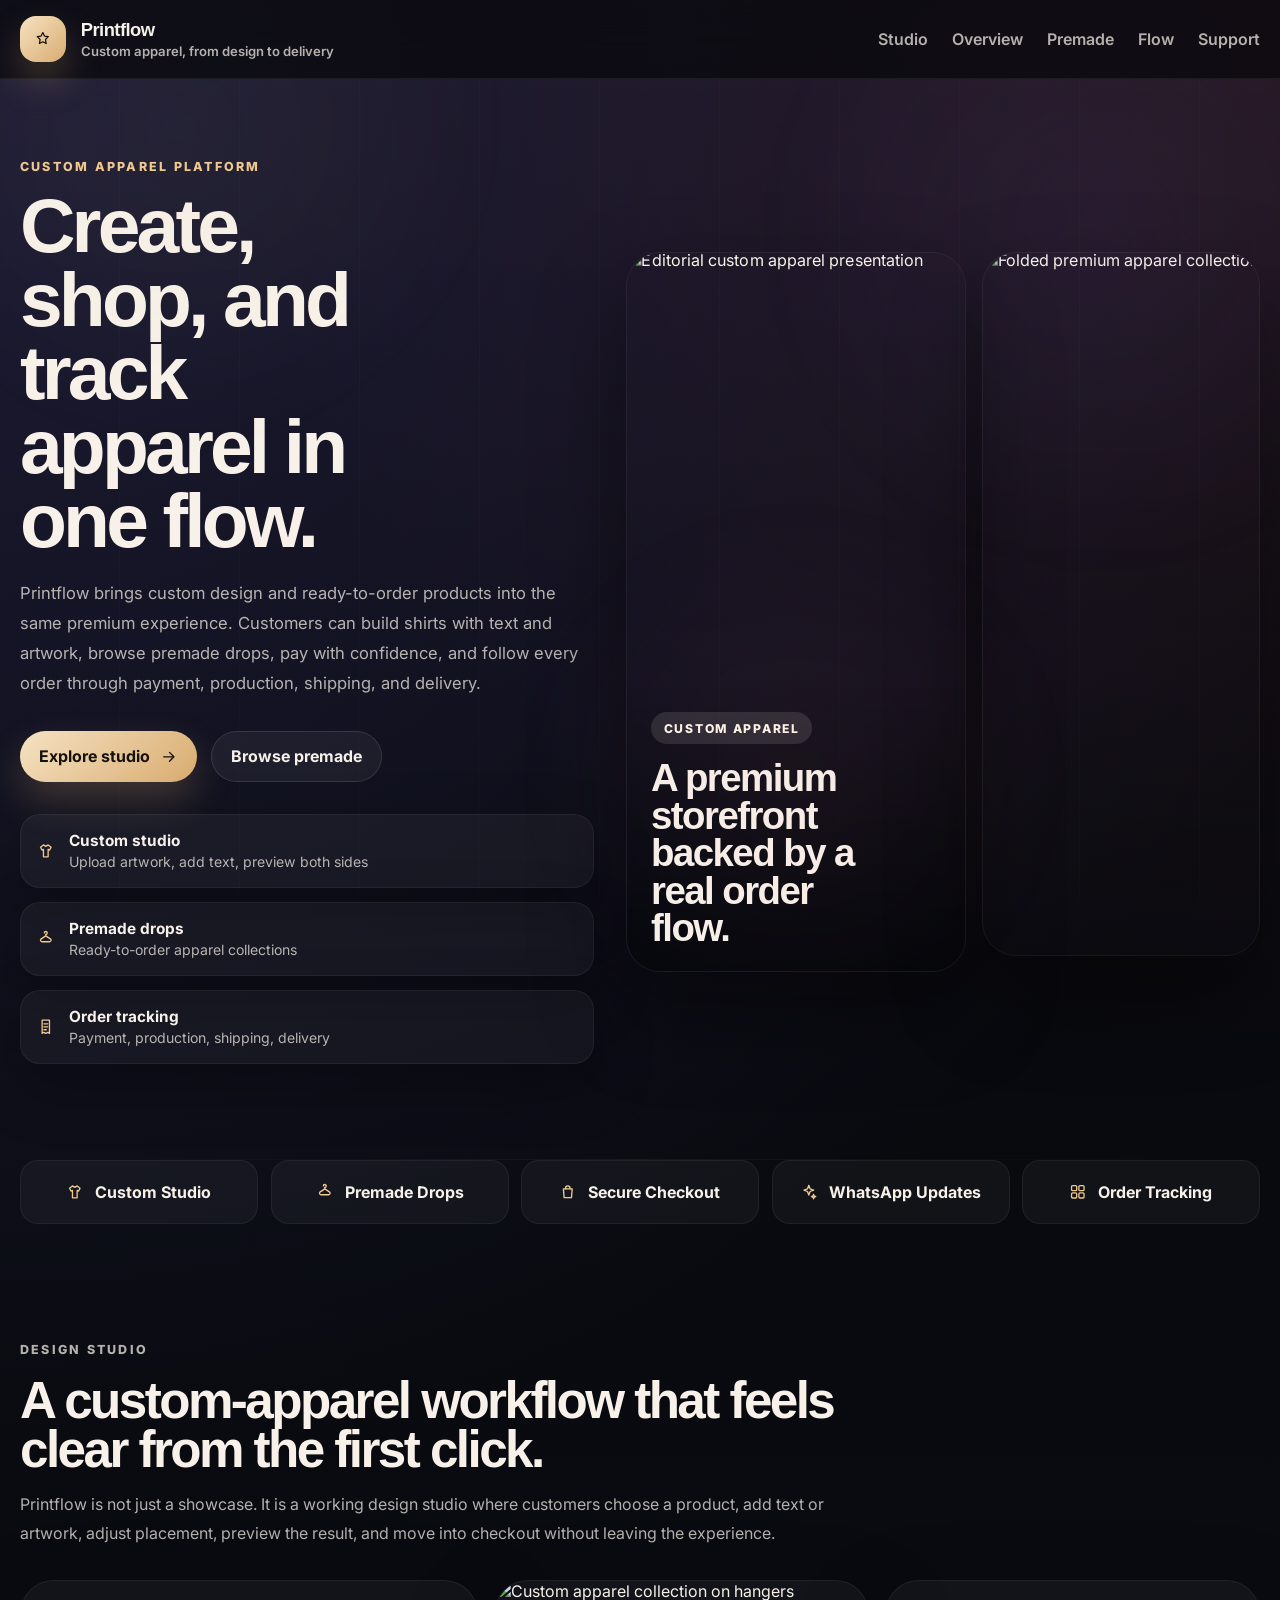
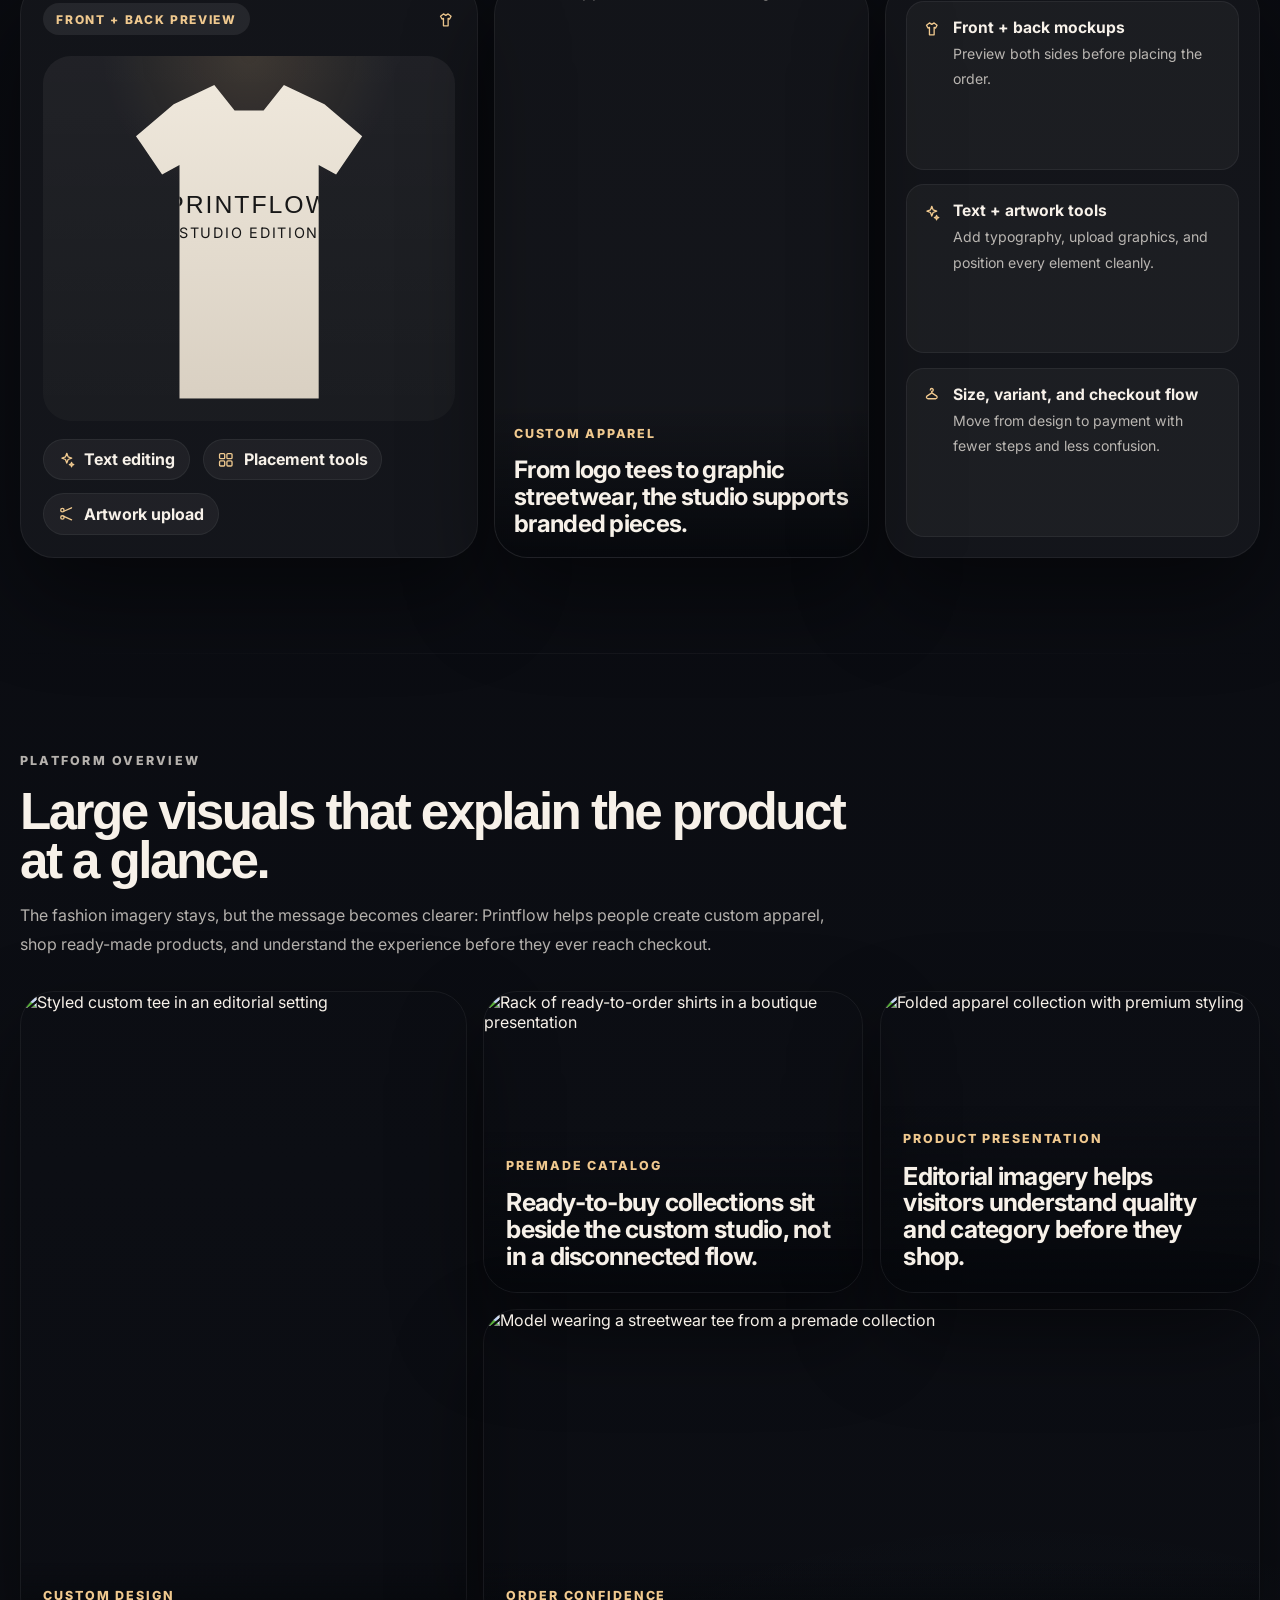
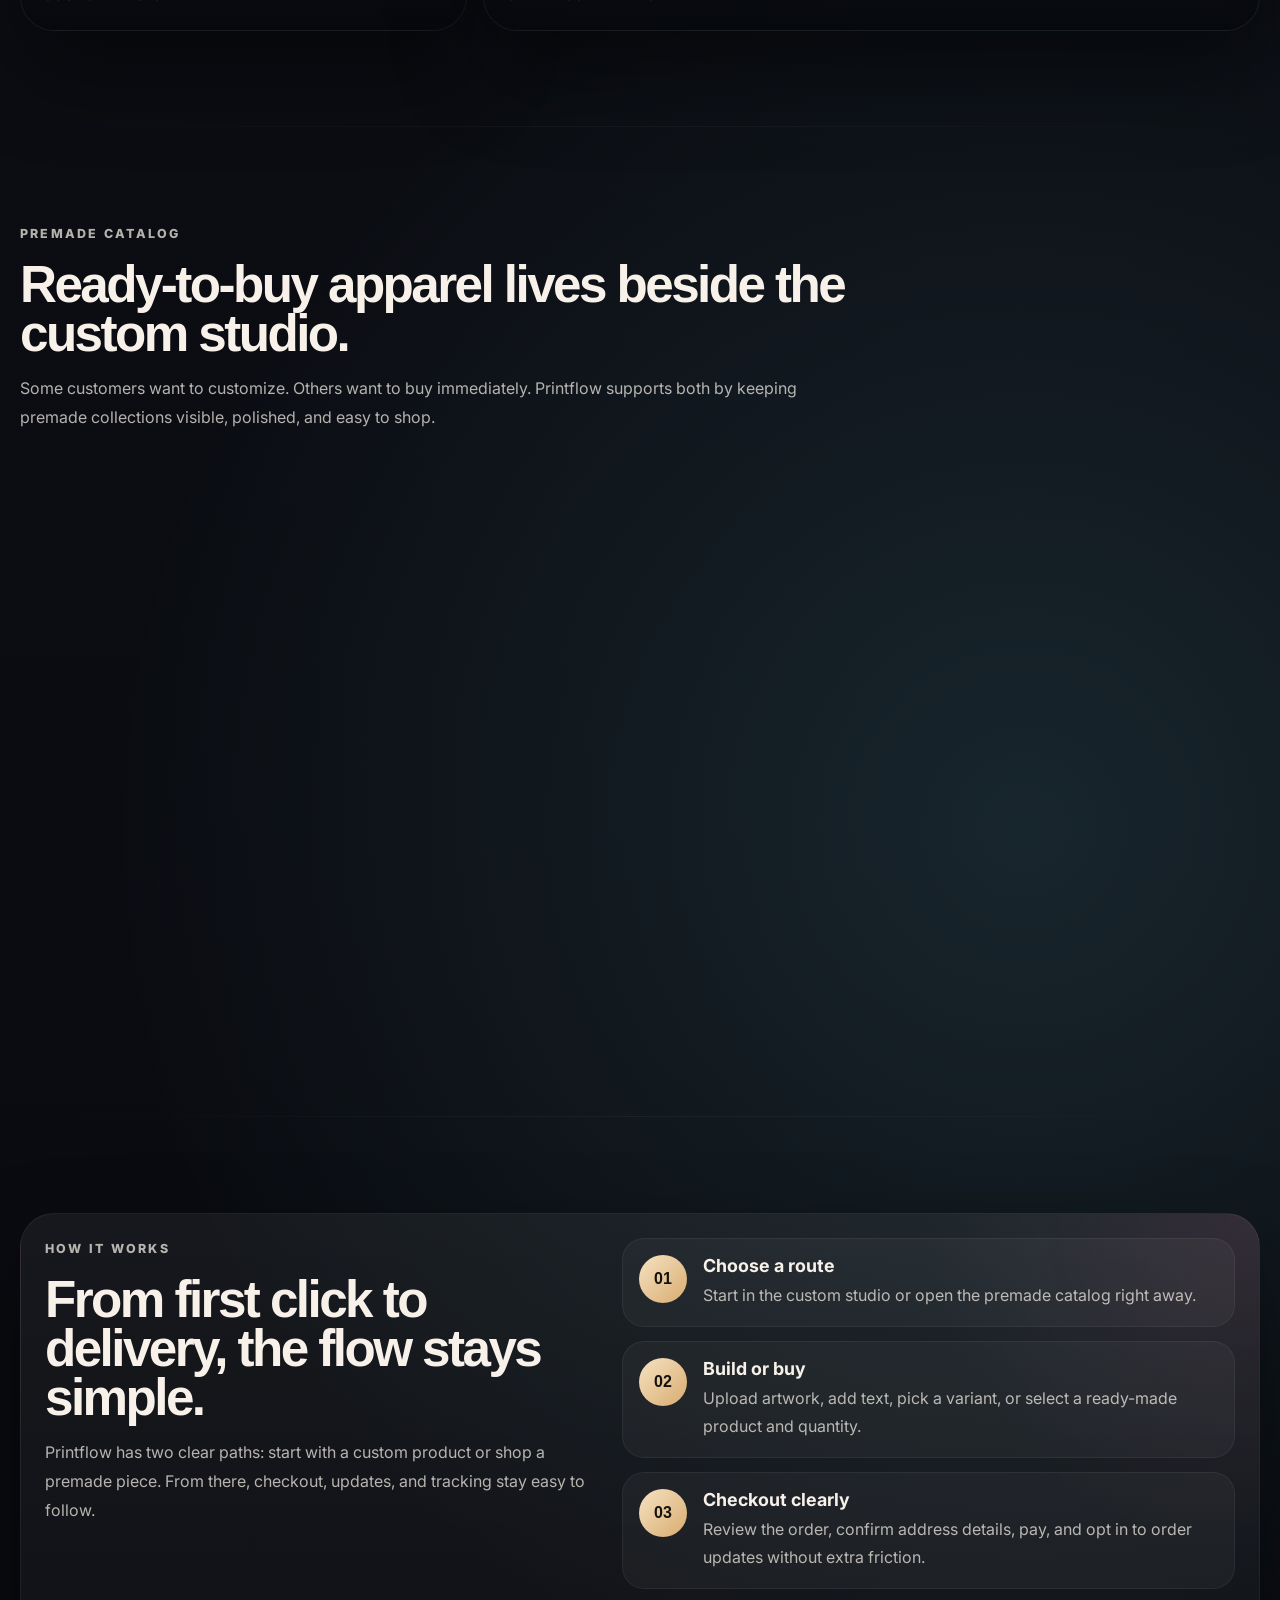
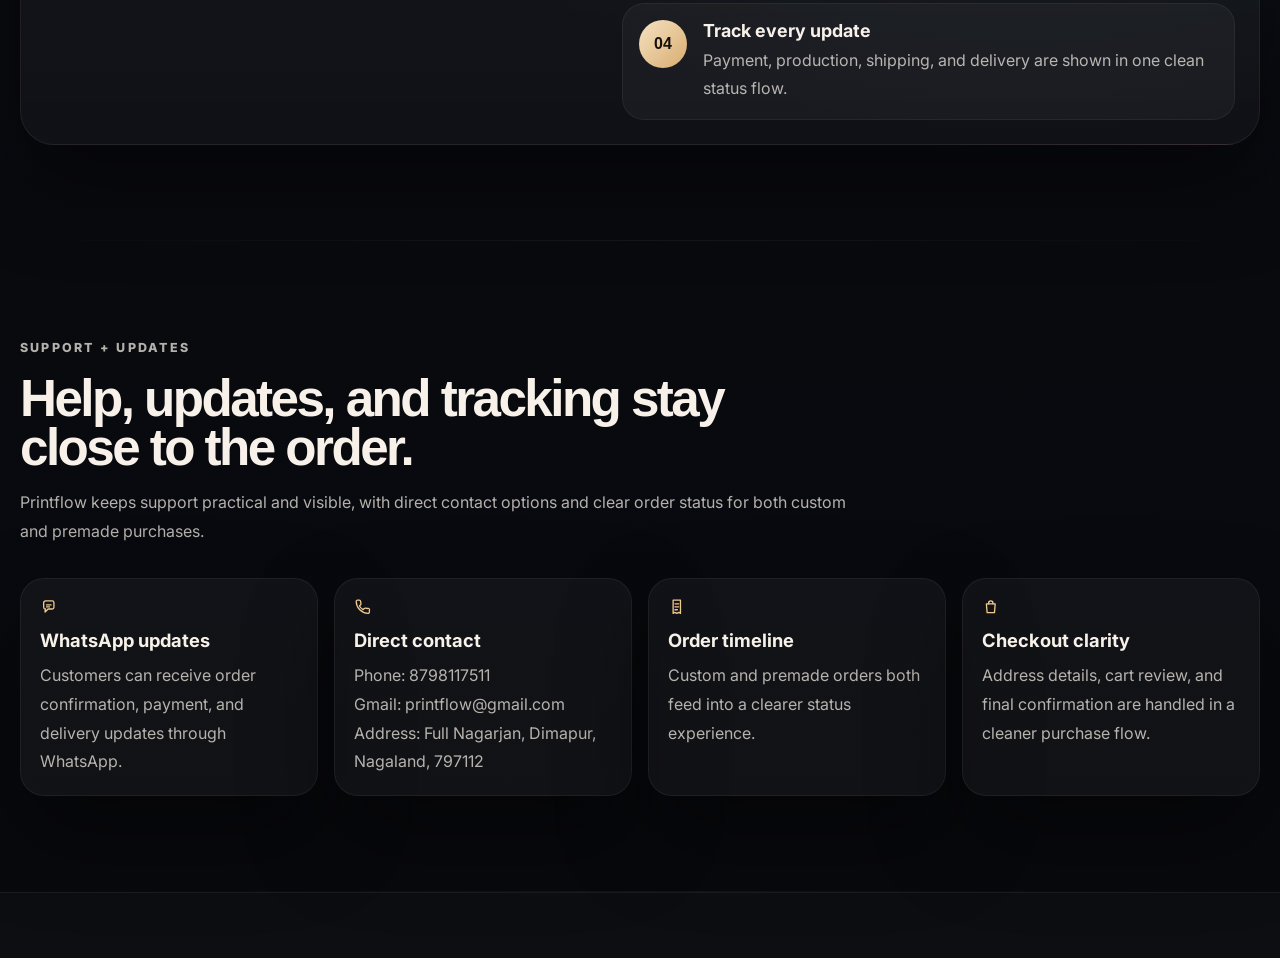
==== index.html @ d83a26b2 "first commit" ====
<!doctype html>
<html lang="en">
  <head>
    <meta charset="UTF-8" />
    <meta name="viewport" content="width=device-width, initial-scale=1.0" />
    <title>Printflow | Custom Apparel Studio and Premade Store</title>
    <meta
      name="description"
      content="Printflow lets customers design custom apparel, shop premade drops, check out cleanly, and track every order from payment to delivery."
    />
    <link rel="preconnect" href="https://fonts.googleapis.com" />
    <link rel="preconnect" href="https://fonts.gstatic.com" crossorigin />
    <link
      href="https://fonts.googleapis.com/css2?family=Inter:wght@400;500;600;700;800&family=Clash+Display:wght@500;600;700&display=swap"
      rel="stylesheet"
    />
    <link rel="stylesheet" href="styles.css" />
  </head>
  <body>
    <svg class="icon-sprite" aria-hidden="true" focusable="false">
      <symbol id="icon-star" viewBox="0 0 24 24">
        <path
          d="M12 3.5l2.3 4.8 5.2.8-3.8 3.9.9 5.5L12 16.1 7.4 18.5l.9-5.5L4.5 9.1l5.2-.8L12 3.5Z"
          fill="none"
          stroke="currentColor"
          stroke-linejoin="round"
          stroke-width="1.7"
        ></path>
      </symbol>

      <symbol id="icon-arrow" viewBox="0 0 24 24">
        <path
          d="M5 12h13"
          fill="none"
          stroke="currentColor"
          stroke-linecap="round"
          stroke-width="1.8"
        ></path>
        <path
          d="m13 6 6 6-6 6"
          fill="none"
          stroke="currentColor"
          stroke-linecap="round"
          stroke-linejoin="round"
          stroke-width="1.8"
        ></path>
      </symbol>

      <symbol id="icon-shirt" viewBox="0 0 24 24">
        <path
          d="m8.8 4 3.2 2 3.2-2 4 3.2-2 3.8-2-1v10.2H8.8V10l-2 1-2-3.8L8.8 4Z"
          fill="none"
          stroke="currentColor"
          stroke-linecap="round"
          stroke-linejoin="round"
          stroke-width="1.8"
        ></path>
      </symbol>

      <symbol id="icon-hanger" viewBox="0 0 24 24">
        <path
          d="M12 6a2 2 0 1 0-2-2"
          fill="none"
          stroke="currentColor"
          stroke-linecap="round"
          stroke-linejoin="round"
          stroke-width="1.8"
        ></path>
        <path
          d="M12 6v2l6.7 4.4A2.2 2.2 0 0 1 17.5 16h-11a2.2 2.2 0 0 1-1.2-3.6L12 8"
          fill="none"
          stroke="currentColor"
          stroke-linecap="round"
          stroke-linejoin="round"
          stroke-width="1.8"
        ></path>
      </symbol>

      <symbol id="icon-scissors" viewBox="0 0 24 24">
        <circle
          cx="6"
          cy="7"
          r="2.3"
          fill="none"
          stroke="currentColor"
          stroke-width="1.8"
        ></circle>
        <circle
          cx="6"
          cy="17"
          r="2.3"
          fill="none"
          stroke="currentColor"
          stroke-width="1.8"
        ></circle>
        <path
          d="M8 8.5 18.5 3.8"
          fill="none"
          stroke="currentColor"
          stroke-linecap="round"
          stroke-width="1.8"
        ></path>
        <path
          d="M8 15.5 18.5 20.2"
          fill="none"
          stroke="currentColor"
          stroke-linecap="round"
          stroke-width="1.8"
        ></path>
      </symbol>

      <symbol id="icon-spark" viewBox="0 0 24 24">
        <path
          d="M12 3.2 13.8 8l4.8 1.8-4.8 1.8L12 16.4l-1.8-4.8L5.4 9.8 10.2 8 12 3.2Z"
          fill="none"
          stroke="currentColor"
          stroke-linejoin="round"
          stroke-width="1.8"
        ></path>
        <path
          d="M18.5 15.5 19.3 17.7l2.2.8-2.2.8-.8 2.2-.8-2.2-2.2-.8 2.2-.8.8-2.2Z"
          fill="none"
          stroke="currentColor"
          stroke-linejoin="round"
          stroke-width="1.8"
        ></path>
      </symbol>

      <symbol id="icon-bag" viewBox="0 0 24 24">
        <path
          d="M6 8h12l-1 12H7L6 8Z"
          fill="none"
          stroke="currentColor"
          stroke-linecap="round"
          stroke-linejoin="round"
          stroke-width="1.8"
        ></path>
        <path
          d="M9 8V7a3 3 0 0 1 6 0v1"
          fill="none"
          stroke="currentColor"
          stroke-linecap="round"
          stroke-linejoin="round"
          stroke-width="1.8"
        ></path>
      </symbol>

      <symbol id="icon-grid" viewBox="0 0 24 24">
        <rect
          x="3.5"
          y="3.5"
          width="7"
          height="7"
          rx="1.4"
          fill="none"
          stroke="currentColor"
          stroke-width="1.8"
        ></rect>
        <rect
          x="13.5"
          y="3.5"
          width="7"
          height="7"
          rx="1.4"
          fill="none"
          stroke="currentColor"
          stroke-width="1.8"
        ></rect>
        <rect
          x="3.5"
          y="13.5"
          width="7"
          height="7"
          rx="1.4"
          fill="none"
          stroke="currentColor"
          stroke-width="1.8"
        ></rect>
        <rect
          x="13.5"
          y="13.5"
          width="7"
          height="7"
          rx="1.4"
          fill="none"
          stroke="currentColor"
          stroke-width="1.8"
        ></rect>
      </symbol>

      <symbol id="icon-receipt" viewBox="0 0 24 24">
        <path
          d="M7 3h10v18l-2.2-1.5L12 21l-2.8-1.5L7 21V3Z"
          fill="none"
          stroke="currentColor"
          stroke-linecap="round"
          stroke-linejoin="round"
          stroke-width="1.8"
        ></path>
        <path
          d="M9.5 8h5"
          fill="none"
          stroke="currentColor"
          stroke-linecap="round"
          stroke-width="1.8"
        ></path>
        <path
          d="M9.5 12h5"
          fill="none"
          stroke="currentColor"
          stroke-linecap="round"
          stroke-width="1.8"
        ></path>
        <path
          d="M9.5 16h3.2"
          fill="none"
          stroke="currentColor"
          stroke-linecap="round"
          stroke-width="1.8"
        ></path>
      </symbol>

      <symbol id="icon-chat" viewBox="0 0 24 24">
        <path
          d="M5 6.5A2.5 2.5 0 0 1 7.5 4h9A2.5 2.5 0 0 1 19 6.5v6A2.5 2.5 0 0 1 16.5 15H11l-4 4v-4H7.5A2.5 2.5 0 0 1 5 12.5v-6Z"
          fill="none"
          stroke="currentColor"
          stroke-linecap="round"
          stroke-linejoin="round"
          stroke-width="1.8"
        ></path>
        <path
          d="M9 9.4h6"
          fill="none"
          stroke="currentColor"
          stroke-linecap="round"
          stroke-width="1.8"
        ></path>
        <path
          d="M9 12.2h3.8"
          fill="none"
          stroke="currentColor"
          stroke-linecap="round"
          stroke-width="1.8"
        ></path>
      </symbol>

      <symbol id="icon-phone" viewBox="0 0 24 24">
        <path
          d="M21 16.8v2.4a1.8 1.8 0 0 1-2 1.8A16.6 16.6 0 0 1 3 5a1.8 1.8 0 0 1 1.8-2H7.2A1.8 1.8 0 0 1 9 4.5l.5 3.3a1.8 1.8 0 0 1-.5 1.5l-1.6 1.6a14 14 0 0 0 5 5l1.6-1.6a1.8 1.8 0 0 1 1.5-.5l3.3.5A1.8 1.8 0 0 1 21 16.8Z"
          fill="none"
          stroke="currentColor"
          stroke-linecap="round"
          stroke-linejoin="round"
          stroke-width="1.8"
        ></path>
      </symbol>
    </svg>

    <div class="page-shell">
      <header class="site-header">
        <div class="container header-row">
          <a class="brand" href="#top" aria-label="Printflow home">
            <span class="brand-mark">
              <svg class="icon" viewBox="0 0 24 24" aria-hidden="true">
                <use href="#icon-star"></use>
              </svg>
            </span>
            <span class="brand-copy">
              <strong>Printflow</strong>
              <span>Custom apparel, from design to delivery</span>
            </span>
          </a>

          <nav class="site-nav" aria-label="Primary">
            <a href="#studio">Studio</a>
            <a href="#gallery">Overview</a>
            <a href="#drops">Premade</a>
            <a href="#journey">Flow</a>
            <a href="#support">Support</a>
          </nav>
        </div>
      </header>

      <main>
        <section class="hero" id="top">
          <div class="container hero-layout">
            <div class="hero-copy">
              <p class="section-kicker">Custom apparel platform</p>
              <h1>Create, shop, and track apparel in one flow.</h1>
              <p class="hero-text">
                Printflow brings custom design and ready-to-order products into
                the same premium experience. Customers can build shirts with
                text and artwork, browse premade drops, pay with confidence, and
                follow every order through payment, production, shipping, and
                delivery.
              </p>

              <div class="hero-actions">
                <a class="button button-primary" href="#studio">
                  Explore studio
                  <svg class="icon" viewBox="0 0 24 24" aria-hidden="true">
                    <use href="#icon-arrow"></use>
                  </svg>
                </a>
                <a class="button button-secondary" href="#drops"
                  >Browse premade</a
                >
              </div>

              <div class="hero-stats">
                <div class="stat-card">
                  <svg class="icon" viewBox="0 0 24 24" aria-hidden="true">
                    <use href="#icon-shirt"></use>
                  </svg>
                  <div>
                    <strong>Custom studio</strong>
                    <span>Upload artwork, add text, preview both sides</span>
                  </div>
                </div>

                <div class="stat-card">
                  <svg class="icon" viewBox="0 0 24 24" aria-hidden="true">
                    <use href="#icon-hanger"></use>
                  </svg>
                  <div>
                    <strong>Premade drops</strong>
                    <span>Ready-to-order apparel collections</span>
                  </div>
                </div>

                <div class="stat-card">
                  <svg class="icon" viewBox="0 0 24 24" aria-hidden="true">
                    <use href="#icon-receipt"></use>
                  </svg>
                  <div>
                    <strong>Order tracking</strong>
                    <span>Payment, production, shipping, delivery</span>
                  </div>
                </div>
              </div>
            </div>

            <div class="hero-visual">
              <div class="hero-card hero-card-large image-card">
                <img
                  src="https://images.unsplash.com/photo-1521572163474-6864f9cf17ab?auto=format&fit=crop&w=900&q=80"
                  alt="Editorial custom apparel presentation"
                />
                <div class="image-overlay">
                  <span class="overlay-chip">Custom apparel</span>
                  <h2>A premium storefront backed by a real order flow.</h2>
                </div>
              </div>

              <div class="hero-card hero-card-small image-card">
                <img
                  src="https://images.unsplash.com/photo-1503342217505-b0a15ec3261c?auto=format&fit=crop&w=800&q=80"
                  alt="Folded premium apparel collection"
                />
              </div>
            </div>
          </div>
        </section>

        <section class="brand-ribbon">
          <div class="container ribbon-row">
            <div>
              <svg class="icon" viewBox="0 0 24 24">
                <use href="#icon-shirt"></use></svg
              ><span>Custom Studio</span>
            </div>
            <div>
              <svg class="icon" viewBox="0 0 24 24">
                <use href="#icon-hanger"></use></svg
              ><span>Premade Drops</span>
            </div>
            <div>
              <svg class="icon" viewBox="0 0 24 24">
                <use href="#icon-bag"></use></svg
              ><span>Secure Checkout</span>
            </div>
            <div>
              <svg class="icon" viewBox="0 0 24 24">
                <use href="#icon-spark"></use></svg
              ><span>WhatsApp Updates</span>
            </div>
            <div>
              <svg class="icon" viewBox="0 0 24 24">
                <use href="#icon-grid"></use></svg
              ><span>Order Tracking</span>
            </div>
          </div>
        </section>

        <section class="studio-section" id="studio">
          <div class="container">
            <div class="section-header">
              <p class="section-kicker">Design studio</p>
              <h2>
                A custom-apparel workflow that feels clear from the first click.
              </h2>
              <p>
                Printflow is not just a showcase. It is a working design studio
                where customers choose a product, add text or artwork, adjust
                placement, preview the result, and move into checkout without
                leaving the experience.
              </p>
            </div>

            <div class="studio-grid">
              <article class="studio-panel studio-feature">
                <div class="panel-top">
                  <span class="panel-chip">Front + back preview</span>
                  <svg class="icon" viewBox="0 0 24 24" aria-hidden="true">
                    <use href="#icon-shirt"></use>
                  </svg>
                </div>

                <div class="shirt-preview">
                  <div class="shirt-body">
                    <div class="shirt-print">
                      <span class="shirt-print-top">PRINTFLOW</span>
                      <span class="shirt-print-bottom">Studio Edition</span>
                    </div>
                  </div>
                </div>

                <div class="tool-row">
                  <div class="tool-pill">
                    <svg class="icon" viewBox="0 0 24 24">
                      <use href="#icon-spark"></use></svg
                    ><span>Text editing</span>
                  </div>
                  <div class="tool-pill">
                    <svg class="icon" viewBox="0 0 24 24">
                      <use href="#icon-grid"></use></svg
                    ><span>Placement tools</span>
                  </div>
                  <div class="tool-pill">
                    <svg class="icon" viewBox="0 0 24 24">
                      <use href="#icon-scissors"></use></svg
                    ><span>Artwork upload</span>
                  </div>
                </div>
              </article>

              <article class="studio-panel image-panel">
                <img
                  src="https://images.unsplash.com/photo-1523398002811-999ca8dec234?auto=format&fit=crop&w=900&q=80"
                  alt="Custom apparel collection on hangers"
                />
                <div class="image-panel-copy">
                  <span>Custom apparel</span>
                  <h3>
                    From logo tees to graphic streetwear, the studio supports
                    branded pieces.
                  </h3>
                </div>
              </article>

              <article class="studio-panel feature-list-panel">
                <div class="feature-list-item">
                  <svg class="icon" viewBox="0 0 24 24">
                    <use href="#icon-shirt"></use>
                  </svg>
                  <div>
                    <strong>Front + back mockups</strong>
                    <span>Preview both sides before placing the order.</span>
                  </div>
                </div>

                <div class="feature-list-item">
                  <svg class="icon" viewBox="0 0 24 24">
                    <use href="#icon-spark"></use>
                  </svg>
                  <div>
                    <strong>Text + artwork tools</strong>
                    <span
                      >Add typography, upload graphics, and position every
                      element cleanly.</span
                    >
                  </div>
                </div>

                <div class="feature-list-item">
                  <svg class="icon" viewBox="0 0 24 24">
                    <use href="#icon-hanger"></use>
                  </svg>
                  <div>
                    <strong>Size, variant, and checkout flow</strong>
                    <span
                      >Move from design to payment with fewer steps and less
                      confusion.</span
                    >
                  </div>
                </div>
              </article>
            </div>
          </div>
        </section>

        <section class="gallery-section" id="gallery">
          <div class="container">
            <div class="section-header">
              <p class="section-kicker">Platform overview</p>
              <h2>Large visuals that explain the product at a glance.</h2>
              <p>
                The fashion imagery stays, but the message becomes clearer:
                Printflow helps people create custom apparel, shop ready-made
                products, and understand the experience before they ever reach
                checkout.
              </p>
            </div>

            <div class="gallery-grid">
              <article class="gallery-card gallery-tall">
                <img
                  src="https://images.unsplash.com/photo-1483985988355-763728e1935b?auto=format&fit=crop&w=900&q=80"
                  alt="Styled custom tee in an editorial setting"
                />
                <div class="gallery-copy">
                  <span>Custom design</span>
                </div>
              </article>

              <article class="gallery-card">
                <img
                  src="https://images.unsplash.com/photo-1489987707025-afc232f7ea0f?auto=format&fit=crop&w=900&q=80"
                  alt="Rack of ready-to-order shirts in a boutique presentation"
                />
                <div class="gallery-copy">
                  <span>Premade catalog</span>
                  <h3>
                    Ready-to-buy collections sit beside the custom studio, not
                    in a disconnected flow.
                  </h3>
                </div>
              </article>

              <article class="gallery-card">
                <img
                  src="https://images.unsplash.com/photo-1445205170230-053b83016050?auto=format&fit=crop&w=900&q=80"
                  alt="Folded apparel collection with premium styling"
                />
                <div class="gallery-copy">
                  <span>Product presentation</span>
                  <h3>
                    Editorial imagery helps visitors understand quality and
                    category before they shop.
                  </h3>
                </div>
              </article>

              <article class="gallery-card gallery-wide">
                <img
                  src="https://images.unsplash.com/photo-1512436991641-6745cdb1723f?auto=format&fit=crop&w=1200&q=80"
                  alt="Model wearing a streetwear tee from a premade collection"
                />
                <div class="gallery-copy">
                  <span>Order confidence</span>
                </div>
              </article>
            </div>
          </div>
        </section>

        <section class="drops-section" id="drops">
          <div class="container">
            <div class="section-header">
              <p class="section-kicker">Premade catalog</p>
              <h2>Ready-to-buy apparel lives beside the custom studio.</h2>
              <p>
                Some customers want to customize. Others want to buy
                immediately. Printflow supports both by keeping premade
                collections visible, polished, and easy to shop.
              </p>
            </div>

            <div class="product-grid">
              <article class="product-card">
                <div class="product-image">
                  <img
                    src="https://images.unsplash.com/photo-1527719327859-c6ce80353573?auto=format&fit=crop&w=900&q=80"
                    alt="Black graphic tee in the premade catalog"
                  />
                  <span class="product-badge">Ready now</span>
                </div>
                <div class="product-copy">
                  <div class="product-topline">
                    <h3>Graphic Tee Drop</h3>
                    <span>Best seller</span>
                  </div>
                  <p>
                    Customers can jump straight into ready-made statement pieces
                    without opening the design tool.
                  </p>
                  <a href="#">Browse drop</a>
                </div>
              </article>

              <article class="product-card">
                <div class="product-image">
                  <img
                    src="https://images.unsplash.com/photo-1576566588028-4147f3842f27?auto=format&fit=crop&w=900&q=80"
                    alt="Oversized white tee from a premade collection"
                  />
                  <span class="product-badge">New arrival</span>
                </div>
                <div class="product-copy">
                  <div class="product-topline">
                    <h3>Oversized Essentials</h3>
                    <span>Fresh launch</span>
                  </div>
                  <p>
                    Oversized fits and seasonal releases can live in the same
                    premium storefront as custom products.
                  </p>
                  <a href="#">View collection</a>
                </div>
              </article>

              <article class="product-card">
                <div class="product-image">
                  <img
                    src="https://images.unsplash.com/photo-1618354691373-d851c5c3a990?auto=format&fit=crop&w=900&q=80"
                    alt="Earth-tone basics displayed in a premade collection"
                  />
                  <span class="product-badge">Everyday pick</span>
                </div>
                <div class="product-copy">
                  <div class="product-topline">
                    <h3>Earth Tone Basics</h3>
                    <span>Core line</span>
                  </div>
                  <p>
                    Clean basics give the catalog a dependable everyday layer
                    beside the custom offering.
                  </p>
                  <a href="#">Shop basics</a>
                </div>
              </article>
            </div>
          </div>
        </section>

        <section class="journey-section" id="journey">
          <div class="container journey-shell">
            <div class="journey-copy">
              <p class="section-kicker">How it works</p>
              <h2>From first click to delivery, the flow stays simple.</h2>
              <p>
                Printflow has two clear paths: start with a custom product or
                shop a premade piece. From there, checkout, updates, and
                tracking stay easy to follow.
              </p>
            </div>

            <div class="journey-list">
              <article class="journey-item">
                <span>01</span>
                <div>
                  <h3>Choose a route</h3>
                  <p>
                    Start in the custom studio or open the premade catalog right
                    away.
                  </p>
                </div>
              </article>

              <article class="journey-item">
                <span>02</span>
                <div>
                  <h3>Build or buy</h3>
                  <p>
                    Upload artwork, add text, pick a variant, or select a
                    ready-made product and quantity.
                  </p>
                </div>
              </article>

              <article class="journey-item">
                <span>03</span>
                <div>
                  <h3>Checkout clearly</h3>
                  <p>
                    Review the order, confirm address details, pay, and opt in
                    to order updates without extra friction.
                  </p>
                </div>
              </article>

              <article class="journey-item">
                <span>04</span>
                <div>
                  <h3>Track every update</h3>
                  <p>
                    Payment, production, shipping, and delivery are shown in one
                    clean status flow.
                  </p>
                </div>
              </article>
            </div>
          </div>
        </section>

        <section class="support-section" id="support">
          <div class="container">
            <div class="section-header">
              <p class="section-kicker">Support + updates</p>
              <h2>Help, updates, and tracking stay close to the order.</h2>
              <p>
                Printflow keeps support practical and visible, with direct
                contact options and clear order status for both custom and
                premade purchases.
              </p>
            </div>

            <div class="support-grid">
              <article class="support-card">
                <svg class="icon" viewBox="0 0 24 24">
                  <use href="#icon-chat"></use>
                </svg>
                <h3>WhatsApp updates</h3>
                <p>
                  Customers can receive order confirmation, payment, and
                  delivery updates through WhatsApp.
                </p>
              </article>

              <article class="support-card">
                <svg class="icon" viewBox="0 0 24 24">
                  <use href="#icon-phone"></use>
                </svg>
                <h3>Direct contact</h3>
                <p>
                  Phone: 8798117511<br />
                  Gmail: printflow@gmail.com<br />
                  Address: Full Nagarjan, Dimapur, Nagaland, 797112
                </p>
              </article>

              <article class="support-card">
                <svg class="icon" viewBox="0 0 24 24">
                  <use href="#icon-receipt"></use>
                </svg>
                <h3>Order timeline</h3>
                <p>
                  Custom and premade orders both feed into a clearer status
                  experience.
                </p>
              </article>

              <article class="support-card">
                <svg class="icon" viewBox="0 0 24 24">
                  <use href="#icon-bag"></use>
                </svg>
                <h3>Checkout clarity</h3>
                <p>
                  Address details, cart review, and final confirmation are
                  handled in a cleaner purchase flow.
                </p>
              </article>
            </div>
          </div>
        </section>
      </main>

      <footer class="site-footer">
        <div class="container footer-row">
          <p>
            Printflow - custom apparel studio, premade catalog, and order
            tracking.
          </p>
          <a href="#top">Back to top</a>
        </div>
      </footer>
    </div>

    <script>
      document.addEventListener("DOMContentLoaded", () => {
        document.body.classList.add("is-loaded");

        const revealTargets = document.querySelectorAll(`
          .section-header,
          .stat-card,
          .hero-card,
          .ribbon-row > div,
          .studio-panel,
          .gallery-card,
          .product-card,
          .journey-item,
          .support-card,
          .footer-row
        `);

        revealTargets.forEach((el, index) => {
          el.classList.add("reveal");
          el.style.setProperty("--reveal-delay", `${index * 40}ms`);
        });

        const observer = new IntersectionObserver(
          (entries) => {
            entries.forEach((entry) => {
              if (entry.isIntersecting) {
                entry.target.classList.add("is-visible");
                observer.unobserve(entry.target);
              }
            });
          },
          {
            threshold: 0.16,
            rootMargin: "0px 0px -8% 0px",
          },
        );

        revealTargets.forEach((el) => observer.observe(el));
      });
    </script>
  </body>
</html>
---- styles.css ----
:root {
  --bg: #08090d;
  --bg-soft: #11131a;
  --surface: rgba(255, 255, 255, 0.06);
  --surface-strong: rgba(255, 255, 255, 0.1);
  --surface-alt: rgba(255, 248, 239, 0.08);
  --text: #f7f1e9;
  --text-dim: rgba(247, 241, 233, 0.72);
  --text-dark: #161616;
  --line: rgba(255, 255, 255, 0.11);
  --line-soft: rgba(255, 255, 255, 0.06);
  --gold: #d9ac70;
  --gold-strong: #f0c98f;
  --rose: #ff7b9f;
  --violet: #8c7dff;
  --cyan: #79def5;
  --shadow-xl: 0 40px 90px rgba(0, 0, 0, 0.45);
  --shadow-lg: 0 22px 60px rgba(0, 0, 0, 0.32);
  --radius-xl: 34px;
  --radius-lg: 26px;
  --radius-md: 20px;
  --radius-sm: 16px;
  --radius-pill: 999px;
  --container: 1240px;
}

*,
*::before,
*::after {
  box-sizing: border-box;
}

html {
  scroll-behavior: smooth;
}

body {
  margin: 0;
  min-height: 100vh;
  color: var(--text);
  font-family: "Inter", sans-serif;
  background:
    radial-gradient(
      circle at top left,
      rgba(140, 125, 255, 0.18),
      transparent 25%
    ),
    radial-gradient(
      circle at top right,
      rgba(255, 123, 159, 0.12),
      transparent 18%
    ),
    radial-gradient(
      circle at 80% 70%,
      rgba(121, 222, 245, 0.12),
      transparent 22%
    ),
    linear-gradient(180deg, #06070b 0%, #0c0e14 48%, #08090d 100%);
}

body::before {
  content: "";
  position: fixed;
  inset: 0;
  pointer-events: none;
  background:
    linear-gradient(rgba(255, 255, 255, 0.02), transparent),
    repeating-linear-gradient(
      to right,
      transparent 0,
      transparent 119px,
      rgba(255, 255, 255, 0.02) 119px,
      rgba(255, 255, 255, 0.02) 120px
    );
  opacity: 0.65;
  animation: gridPulse 14s ease-in-out infinite;
}

body::after {
  content: "";
  position: fixed;
  inset: -10%;
  pointer-events: none;
  background:
    radial-gradient(
      circle at 20% 20%,
      rgba(240, 201, 143, 0.05),
      transparent 22%
    ),
    radial-gradient(
      circle at 80% 30%,
      rgba(140, 125, 255, 0.06),
      transparent 24%
    ),
    radial-gradient(
      circle at 60% 80%,
      rgba(255, 123, 159, 0.05),
      transparent 22%
    );
  filter: blur(18px);
  animation: ambientFloat 16s ease-in-out infinite alternate;
}

a {
  color: inherit;
  text-decoration: none;
}

img,
svg {
  display: block;
}

img {
  width: 100%;
  height: 100%;
  object-fit: cover;
}

.icon-sprite {
  position: absolute;
  width: 0;
  height: 0;
  overflow: hidden;
}

.icon {
  width: 1.1rem;
  height: 1.1rem;
  flex: 0 0 auto;
}

.page-shell {
  overflow: clip;
}

.container {
  width: min(calc(100% - 2rem), var(--container));
  margin: 0 auto;
}

.site-header {
  position: sticky;
  top: 0;
  z-index: 50;
  backdrop-filter: blur(18px);
  background: rgba(7, 8, 12, 0.72);
  border-bottom: 1px solid var(--line-soft);
  transition:
    background 220ms ease,
    border-color 220ms ease,
    transform 220ms ease;
}

.header-row {
  display: flex;
  align-items: center;
  justify-content: space-between;
  gap: 1rem;
  padding: 1rem 0;
  animation: fadeSlideDown 0.8s cubic-bezier(0.22, 1, 0.36, 1) both;
}

.brand {
  display: inline-flex;
  align-items: center;
  gap: 0.9rem;
  transition: transform 220ms ease;
}

.brand:hover {
  transform: translateY(-1px);
}

.brand-mark {
  width: 2.9rem;
  height: 2.9rem;
  display: grid;
  place-items: center;
  border-radius: 1rem;
  background: linear-gradient(135deg, #f6e2c1, var(--gold));
  color: #18120d;
  box-shadow: 0 18px 36px rgba(217, 172, 112, 0.25);
  animation: softFloat 5.4s ease-in-out infinite;
}

.brand-copy {
  display: flex;
  flex-direction: column;
  gap: 0.12rem;
}

.brand-copy strong {
  font-family: "Clash Display", sans-serif;
  font-size: 1.15rem;
  letter-spacing: -0.03em;
}

.brand-copy span {
  color: var(--text-dim);
  font-size: 0.82rem;
  font-weight: 600;
}

.site-nav {
  display: inline-flex;
  align-items: center;
  gap: 1.5rem;
}

.site-nav a {
  color: var(--text-dim);
  font-weight: 600;
  transition:
    color 180ms ease,
    transform 180ms ease;
}

.site-nav a:hover,
.site-nav a:focus-visible {
  color: var(--text);
  transform: translateY(-1px);
}

.header-cta,
.button {
  display: inline-flex;
  align-items: center;
  justify-content: center;
  gap: 0.6rem;
  min-height: 3.15rem;
  padding: 0.9rem 1.2rem;
  border-radius: var(--radius-pill);
  font-weight: 700;
  transition:
    transform 220ms ease,
    box-shadow 220ms ease,
    background 220ms ease,
    border-color 220ms ease,
    filter 220ms ease;
  will-change: transform;
}

.header-cta {
  color: #16110c;
  background: linear-gradient(135deg, #f3dec0, var(--gold));
  box-shadow: 0 18px 35px rgba(217, 172, 112, 0.22);
}

.button-primary {
  color: #16110c;
  background: linear-gradient(135deg, #f5e2c2, var(--gold));
  box-shadow: 0 18px 38px rgba(217, 172, 112, 0.24);
}

.button-secondary {
  border: 1px solid var(--line);
  background: rgba(255, 255, 255, 0.05);
  color: var(--text);
}

.header-cta:hover,
.button:hover {
  transform: translateY(-4px) scale(1.01);
  filter: brightness(1.03);
}

.hero,
.studio-section,
.gallery-section,
.drops-section,
.journey-section,
.support-section {
  padding: 6rem 0;
  position: relative;
}

.hero {
  padding-top: 5rem;
}

.hero::before,
.studio-section::before,
.gallery-section::before,
.drops-section::before,
.journey-section::before,
.support-section::before {
  content: "";
  position: absolute;
  inset: auto 0 0;
  height: 1px;
  background: linear-gradient(
    90deg,
    transparent 0%,
    rgba(255, 255, 255, 0.08) 50%,
    transparent 100%
  );
  opacity: 0.6;
}

.section-kicker {
  margin: 0 0 0.9rem;
  color: var(--gold-strong);
  font-size: 0.78rem;
  font-weight: 800;
  letter-spacing: 0.18em;
  text-transform: uppercase;
}

.section-header {
  max-width: 52rem;
  margin-bottom: 2rem;
}

.section-header h2,
.journey-copy h2,
.hero-copy h1 {
  margin: 0;
  font-family: "Clash Display", sans-serif;
  letter-spacing: -0.05em;
  line-height: 0.96;
}

.hero-copy h1 {
  max-width: 10ch;
  font-size: clamp(3.3rem, 6vw, 6.3rem);
  animation: fadeRise 1s cubic-bezier(0.22, 1, 0.36, 1) 0.15s both;
}

.section-header h2,
.journey-copy h2 {
  font-size: clamp(2.4rem, 4vw, 4.4rem);
}

.hero-text,
.section-header p,
.journey-copy p,
.support-card p,
.product-copy p,
.gallery-copy span,
.gallery-copy h3,
.feature-list-item span,
.image-panel-copy span,
.image-panel-copy h3 {
  color: var(--text-dim);
  line-height: 1.8;
}

.hero-layout {
  display: grid;
  grid-template-columns: 0.95fr 1.05fr;
  gap: 2rem;
  align-items: center;
}

.hero-copy > .section-kicker {
  animation: fadeRise 0.85s cubic-bezier(0.22, 1, 0.36, 1) both;
}

.hero-text {
  max-width: 57ch;
  margin: 1.35rem 0 0;
  font-size: 1.04rem;
  animation: fadeRise 1s cubic-bezier(0.22, 1, 0.36, 1) 0.3s both;
}

.hero-actions {
  display: flex;
  flex-wrap: wrap;
  gap: 0.9rem;
  margin-top: 2rem;
  animation: fadeRise 1s cubic-bezier(0.22, 1, 0.36, 1) 0.45s both;
}

.hero-stats {
  display: grid;
  gap: 0.9rem;
  margin-top: 2rem;
}

.stat-card {
  display: flex;
  align-items: center;
  gap: 0.9rem;
  padding: 1rem 1rem 1.05rem;
  border-radius: 20px;
  border: 1px solid var(--line-soft);
  background: rgba(255, 255, 255, 0.04);
  box-shadow: var(--shadow-lg);
  transition:
    transform 260ms ease,
    border-color 260ms ease,
    background 260ms ease,
    box-shadow 260ms ease;
}

.stat-card:hover {
  transform: translateY(-6px);
  border-color: rgba(240, 201, 143, 0.18);
  background: rgba(255, 255, 255, 0.055);
}

.stat-card svg {
  color: var(--gold-strong);
  transition: transform 260ms ease;
}

.stat-card:hover svg {
  transform: scale(1.08) rotate(-4deg);
}

.stat-card strong {
  display: block;
  font-size: 0.96rem;
}

.stat-card span {
  display: block;
  margin-top: 0.2rem;
  color: var(--text-dim);
  font-size: 0.88rem;
}

.hero-visual {
  position: relative;
  min-height: 720px;
  display: grid;
  grid-template-columns: 1.1fr 0.9fr;
  grid-template-rows: 1fr auto;
  gap: 1rem;
}

.hero-card,
.studio-panel,
.gallery-card,
.product-card,
.journey-shell,
.support-card {
  border: 1px solid var(--line-soft);
  box-shadow: var(--shadow-xl);
}

.hero-card {
  overflow: hidden;
  border-radius: var(--radius-xl);
  position: relative;
  transition:
    transform 400ms ease,
    box-shadow 400ms ease,
    border-color 300ms ease;
}

.hero-card:hover {
  transform: translateY(-8px);
  border-color: rgba(240, 201, 143, 0.16);
}

.hero-card-large {
  grid-row: span 2;
  min-height: 720px;
  animation: heroFloatLarge 7s ease-in-out infinite;
}

.hero-card-small {
  min-height: 270px;
  animation: heroFloatSmall 6s ease-in-out infinite;
}

.image-card img {
  filter: saturate(1.03) contrast(1.02);
  transform: scale(1.01);
  transition: transform 900ms ease;
}

.image-card:hover img,
.image-panel:hover img,
.gallery-card:hover img,
.product-card:hover img {
  transform: scale(1.07);
}

.image-overlay {
  position: absolute;
  inset: auto 0 0 0;
  padding: 1.5rem;
  background: linear-gradient(
    180deg,
    transparent 0%,
    rgba(5, 7, 11, 0.86) 100%
  );
  transition:
    transform 400ms ease,
    opacity 400ms ease;
}

.hero-card:hover .image-overlay,
.gallery-card:hover .gallery-copy,
.image-panel:hover .image-panel-copy {
  transform: translateY(-4px);
}

.overlay-chip {
  display: inline-flex;
  align-items: center;
  min-height: 2rem;
  padding: 0.35rem 0.8rem;
  border-radius: var(--radius-pill);
  background: rgba(255, 255, 255, 0.12);
  color: #fff6ea;
  font-size: 0.76rem;
  font-weight: 800;
  letter-spacing: 0.14em;
  text-transform: uppercase;
  backdrop-filter: blur(8px);
}

.image-overlay h2 {
  margin: 0.9rem 0 0;
  max-width: 10ch;
  font-family: "Clash Display", sans-serif;
  font-size: clamp(2rem, 3vw, 3rem);
  line-height: 0.98;
  letter-spacing: -0.04em;
}

.hero-floating {
  position: absolute;
  display: flex;
  align-items: center;
  gap: 0.85rem;
  padding: 1rem;
  border-radius: 20px;
  border: 1px solid var(--line);
  background: rgba(10, 12, 18, 0.82);
  backdrop-filter: blur(18px);
  box-shadow: var(--shadow-lg);
}

.design-note {
  left: -1rem;
  bottom: 5rem;
}

.order-note {
  right: -0.8rem;
  top: 13rem;
}

.note-icon {
  width: 2.8rem;
  height: 2.8rem;
  display: grid;
  place-items: center;
  border-radius: 0.9rem;
  background: linear-gradient(135deg, #f5e1c1, var(--gold));
  color: #17110c;
}

.hero-floating strong {
  display: block;
  font-size: 0.94rem;
}

.hero-floating span {
  display: block;
  margin-top: 0.2rem;
  color: var(--text-dim);
  font-size: 0.84rem;
}

.brand-ribbon {
  padding-bottom: 1.2rem;
}

.ribbon-row {
  display: grid;
  grid-template-columns: repeat(5, minmax(0, 1fr));
  gap: 0.8rem;
}

.ribbon-row div {
  display: flex;
  align-items: center;
  justify-content: center;
  gap: 0.7rem;
  min-height: 4rem;
  padding: 0.9rem 1rem;
  border-radius: 18px;
  border: 1px solid var(--line-soft);
  background: rgba(255, 255, 255, 0.04);
  color: var(--text);
  font-weight: 700;
  transition:
    transform 260ms ease,
    border-color 260ms ease,
    background 260ms ease;
}

.ribbon-row div:hover {
  transform: translateY(-5px);
  border-color: rgba(240, 201, 143, 0.16);
  background: rgba(255, 255, 255, 0.055);
}

.ribbon-row svg {
  color: var(--gold-strong);
  transition: transform 260ms ease;
}

.ribbon-row div:hover svg {
  transform: scale(1.08) rotate(-6deg);
}

.studio-grid {
  display: grid;
  grid-template-columns: 1.1fr 0.9fr 0.9fr;
  gap: 1rem;
}

.studio-panel {
  border-radius: var(--radius-xl);
  overflow: hidden;
  background: rgba(255, 255, 255, 0.04);
  transition:
    transform 320ms ease,
    border-color 320ms ease,
    background 320ms ease,
    box-shadow 320ms ease;
}

.studio-panel:hover {
  transform: translateY(-8px);
  border-color: rgba(240, 201, 143, 0.18);
  background: rgba(255, 255, 255, 0.05);
}

.studio-feature {
  padding: 1.4rem;
}

.panel-top {
  display: flex;
  align-items: center;
  justify-content: space-between;
  gap: 1rem;
}

.panel-chip {
  display: inline-flex;
  align-items: center;
  min-height: 2rem;
  padding: 0.4rem 0.8rem;
  border-radius: var(--radius-pill);
  background: rgba(255, 255, 255, 0.08);
  color: var(--gold-strong);
  font-size: 0.75rem;
  font-weight: 800;
  letter-spacing: 0.14em;
  text-transform: uppercase;
}

.panel-top svg {
  color: var(--gold-strong);
  transition: transform 260ms ease;
}

.studio-panel:hover .panel-top svg {
  transform: rotate(-8deg) scale(1.06);
}

.shirt-preview {
  margin-top: 1.3rem;
  padding: 1.4rem;
  border-radius: 28px;
  background:
    radial-gradient(circle at top, rgba(217, 172, 112, 0.16), transparent 35%),
    linear-gradient(
      180deg,
      rgba(255, 255, 255, 0.06),
      rgba(255, 255, 255, 0.03)
    );
  min-height: 360px;
  display: grid;
  place-items: center;
  overflow: hidden;
}

.shirt-body {
  position: relative;
  width: min(100%, 290px);
  height: 320px;
  background: linear-gradient(180deg, #efe8dc, #d9d0c2);
  clip-path: polygon(
    24% 8%,
    38% 2%,
    45% 10%,
    55% 10%,
    62% 2%,
    76% 8%,
    89% 18%,
    80% 30%,
    74% 27%,
    74% 100%,
    26% 100%,
    26% 27%,
    20% 30%,
    11% 18%
  );
  box-shadow:
    inset 0 0 0 1px rgba(24, 24, 24, 0.08),
    0 30px 60px rgba(0, 0, 0, 0.18);
  animation: shirtDrift 5.8s ease-in-out infinite;
  transition: transform 320ms ease;
}

.studio-panel:hover .shirt-body {
  transform: translateY(-4px) scale(1.02);
}

.shirt-print {
  position: absolute;
  inset: 35% 20% auto;
  text-align: center;
  color: #171717;
}

.shirt-print-top {
  display: block;
  font-family: "Clash Display", sans-serif;
  font-size: 1.55rem;
  letter-spacing: 0.08em;
}

.shirt-print-bottom {
  display: block;
  margin-top: 0.35rem;
  font-size: 0.9rem;
  letter-spacing: 0.12em;
  text-transform: uppercase;
}

.tool-row {
  display: flex;
  flex-wrap: wrap;
  gap: 0.8rem;
  margin-top: 1.1rem;
}

.tool-pill {
  display: inline-flex;
  align-items: center;
  gap: 0.55rem;
  min-height: 2.6rem;
  padding: 0.6rem 0.85rem;
  border-radius: var(--radius-pill);
  border: 1px solid var(--line-soft);
  background: rgba(255, 255, 255, 0.05);
  font-weight: 700;
  transition:
    transform 220ms ease,
    background 220ms ease,
    border-color 220ms ease;
}

.tool-pill:hover {
  transform: translateY(-3px);
  border-color: rgba(240, 201, 143, 0.16);
  background: rgba(255, 255, 255, 0.07);
}

.tool-pill svg {
  color: var(--gold-strong);
}

.image-panel {
  position: relative;
  min-height: 100%;
}

.image-panel img,
.gallery-card img,
.product-card img {
  transition:
    transform 900ms ease,
    filter 900ms ease;
}

.image-panel-copy {
  position: absolute;
  inset: auto 0 0 0;
  padding: 1.2rem;
  background: linear-gradient(
    180deg,
    transparent 0%,
    rgba(5, 7, 11, 0.88) 100%
  );
  transition: transform 360ms ease;
}

.image-panel-copy span {
  display: block;
  color: var(--gold-strong);
  font-size: 0.78rem;
  font-weight: 800;
  letter-spacing: 0.14em;
  text-transform: uppercase;
}

.image-panel-copy h3 {
  margin: 0.75rem 0 0;
  color: var(--text);
  font-size: 1.5rem;
  line-height: 1.12;
  letter-spacing: -0.03em;
}

.feature-list-panel {
  padding: 1.25rem;
  display: grid;
  gap: 0.9rem;
}

.feature-list-item {
  display: flex;
  gap: 0.8rem;
  padding: 1rem;
  border-radius: 18px;
  background: rgba(255, 255, 255, 0.04);
  border: 1px solid var(--line-soft);
  transition:
    transform 240ms ease,
    border-color 240ms ease,
    background 240ms ease;
}

.feature-list-item:hover {
  transform: translateX(6px);
  border-color: rgba(240, 201, 143, 0.16);
  background: rgba(255, 255, 255, 0.06);
}

.feature-list-item svg {
  margin-top: 0.15rem;
  color: var(--gold-strong);
  transition: transform 240ms ease;
}

.feature-list-item:hover svg {
  transform: scale(1.08);
}

.feature-list-item strong {
  display: block;
  font-size: 0.98rem;
}

.feature-list-item span {
  display: block;
  margin-top: 0.25rem;
  font-size: 0.88rem;
}

.gallery-grid {
  display: grid;
  grid-template-columns: 1fr 0.85fr 0.85fr;
  gap: 1rem;
}

.gallery-card {
  overflow: hidden;
  border-radius: var(--radius-xl);
  position: relative;
  min-height: 300px;
  transition:
    transform 360ms ease,
    box-shadow 360ms ease,
    border-color 300ms ease;
}

.gallery-card:hover {
  transform: translateY(-8px);
  border-color: rgba(240, 201, 143, 0.18);
}

.gallery-tall {
  grid-row: span 2;
  min-height: 640px;
}

.gallery-wide {
  grid-column: span 2;
  min-height: 320px;
}

.gallery-copy {
  position: absolute;
  inset: auto 0 0 0;
  padding: 1.4rem;
  background: linear-gradient(180deg, transparent 0%, rgba(6, 8, 12, 0.9) 100%);
  transition: transform 360ms ease;
}

.gallery-copy span {
  display: block;
  color: var(--gold-strong);
  font-size: 0.78rem;
  font-weight: 800;
  letter-spacing: 0.15em;
  text-transform: uppercase;
}

.gallery-copy h3 {
  margin: 0.75rem 0 0;
  color: var(--text);
  font-size: 1.55rem;
  line-height: 1.08;
  letter-spacing: -0.03em;
}

.product-grid {
  display: grid;
  grid-template-columns: repeat(3, minmax(0, 1fr));
  gap: 1rem;
}

.product-card {
  overflow: hidden;
  border-radius: 28px;
  background: rgba(255, 255, 255, 0.04);
  transition:
    transform 360ms ease,
    box-shadow 360ms ease,
    border-color 300ms ease,
    background 300ms ease;
}

.product-card:hover {
  transform: translateY(-8px);
  border-color: rgba(240, 201, 143, 0.18);
  background: rgba(255, 255, 255, 0.05);
}

.product-image {
  position: relative;
  height: 360px;
  overflow: hidden;
}

.product-badge {
  position: absolute;
  top: 1rem;
  left: 1rem;
  display: inline-flex;
  align-items: center;
  min-height: 2rem;
  padding: 0.35rem 0.8rem;
  border-radius: var(--radius-pill);
  background: rgba(9, 10, 14, 0.78);
  backdrop-filter: blur(10px);
  color: var(--gold-strong);
  font-size: 0.75rem;
  font-weight: 800;
  letter-spacing: 0.12em;
  text-transform: uppercase;
  animation: badgePulse 4.5s ease-in-out infinite;
}

.product-copy {
  padding: 1.2rem;
}

.product-topline {
  display: flex;
  align-items: flex-start;
  justify-content: space-between;
  gap: 1rem;
}

.product-topline h3 {
  margin: 0;
  font-size: 1.2rem;
  line-height: 1.12;
  letter-spacing: -0.03em;
}

.product-topline span {
  color: var(--gold-strong);
  font-weight: 800;
}

.product-copy p {
  margin: 0.8rem 0 0;
}

.product-copy a {
  display: inline-block;
  margin-top: 1rem;
  color: #fff;
  font-weight: 700;
  transition:
    transform 220ms ease,
    color 220ms ease;
}

.product-copy a:hover {
  transform: translateX(4px);
  color: var(--gold-strong);
}

.journey-shell {
  display: grid;
  grid-template-columns: 0.95fr 1.05fr;
  gap: 1.4rem;
  padding: 1.5rem;
  border-radius: var(--radius-xl);
  background:
    radial-gradient(
      circle at top right,
      rgba(255, 123, 159, 0.1),
      transparent 25%
    ),
    linear-gradient(
      180deg,
      rgba(255, 255, 255, 0.055),
      rgba(255, 255, 255, 0.03)
    );
  transition:
    transform 360ms ease,
    border-color 300ms ease,
    box-shadow 360ms ease;
}

.journey-shell:hover {
  transform: translateY(-6px);
  border-color: rgba(240, 201, 143, 0.16);
}

.journey-list {
  display: grid;
  gap: 0.9rem;
}

.journey-item {
  display: grid;
  grid-template-columns: auto 1fr;
  gap: 1rem;
  padding: 1rem 1rem 1.05rem;
  border-radius: 22px;
  border: 1px solid var(--line-soft);
  background: rgba(255, 255, 255, 0.04);
  transition:
    transform 260ms ease,
    border-color 260ms ease,
    background 260ms ease;
}

.journey-item:hover {
  transform: translateX(8px);
  border-color: rgba(240, 201, 143, 0.16);
  background: rgba(255, 255, 255, 0.055);
}

.journey-item span {
  width: 3rem;
  height: 3rem;
  display: inline-grid;
  place-items: center;
  border-radius: 999px;
  background: linear-gradient(135deg, #f5e2c2, var(--gold));
  color: #16110c;
  font-family: "Clash Display", sans-serif;
  font-weight: 700;
  transition: transform 260ms ease;
}

.journey-item:hover span {
  transform: scale(1.06) rotate(-8deg);
}

.journey-item h3 {
  margin: 0;
  font-size: 1.12rem;
}

.journey-item p {
  margin: 0.4rem 0 0;
  color: var(--text-dim);
  line-height: 1.7;
}

.support-grid {
  display: grid;
  grid-template-columns: repeat(4, minmax(0, 1fr));
  gap: 1rem;
}

.support-card {
  padding: 1.2rem;
  border-radius: 24px;
  background: rgba(255, 255, 255, 0.04);
  transition:
    transform 300ms ease,
    border-color 300ms ease,
    background 300ms ease;
}

.support-card:hover {
  transform: translateY(-8px);
  border-color: rgba(240, 201, 143, 0.18);
  background: rgba(255, 255, 255, 0.055);
}

.support-card svg {
  color: var(--gold-strong);
  transition: transform 260ms ease;
}

.support-card:hover svg {
  transform: scale(1.1) rotate(-6deg);
}

.support-card h3 {
  margin: 0.8rem 0 0;
  font-size: 1.15rem;
}

.support-card p {
  margin: 0.65rem 0 0;
}

.site-footer {
  border-top: 1px solid var(--line-soft);
  background: rgba(255, 255, 255, 0.02);
}

.footer-row {
  display: flex;
  align-items: center;
  justify-content: space-between;
  gap: 1rem;
  padding: 1.4rem 0;
  color: var(--text-dim);
  font-weight: 600;
}

.footer-row p {
  margin: 0;
}

/* reveal on scroll */
.reveal {
  opacity: 0;
  transform: translateY(42px) scale(0.985);
  filter: blur(10px);
  transition:
    opacity 0.8s cubic-bezier(0.22, 1, 0.36, 1),
    transform 0.8s cubic-bezier(0.22, 1, 0.36, 1),
    filter 0.8s cubic-bezier(0.22, 1, 0.36, 1);
  transition-delay: var(--reveal-delay, 0ms);
  will-change: transform, opacity, filter;
}

.reveal.is-visible {
  opacity: 1;
  transform: translateY(0) scale(1);
  filter: blur(0);
}

/* page load polish */
body:not(.is-loaded) .hero-copy > *,
body:not(.is-loaded) .hero-visual {
  opacity: 0;
}

/* keyframes */
@keyframes fadeRise {
  from {
    opacity: 0;
    transform: translateY(28px);
    filter: blur(10px);
  }
  to {
    opacity: 1;
    transform: translateY(0);
    filter: blur(0);
  }
}

@keyframes fadeSlideDown {
  from {
    opacity: 0;
    transform: translateY(-18px);
  }
  to {
    opacity: 1;
    transform: translateY(0);
  }
}

@keyframes softFloat {
  0%,
  100% {
    transform: translateY(0px);
  }
  50% {
    transform: translateY(-6px);
  }
}

@keyframes heroFloatLarge {
  0%,
  100% {
    transform: translateY(0px);
  }
  50% {
    transform: translateY(-10px);
  }
}

@keyframes heroFloatSmall {
  0%,
  100% {
    transform: translateY(0px);
  }
  50% {
    transform: translateY(8px);
  }
}

@keyframes shirtDrift {
  0%,
  100% {
    transform: translateY(0px) rotate(0deg);
  }
  50% {
    transform: translateY(-8px) rotate(-1deg);
  }
}

@keyframes badgePulse {
  0%,
  100% {
    transform: scale(1);
    box-shadow: 0 0 0 rgba(240, 201, 143, 0);
  }
  50% {
    transform: scale(1.04);
    box-shadow: 0 0 18px rgba(240, 201, 143, 0.12);
  }
}

@keyframes ambientFloat {
  0% {
    transform: translate3d(0, 0, 0) scale(1);
  }
  100% {
    transform: translate3d(1.5%, -1.5%, 0) scale(1.04);
  }
}

@keyframes gridPulse {
  0%,
  100% {
    opacity: 0.55;
  }
  50% {
    opacity: 0.72;
  }
}

@media (prefers-reduced-motion: reduce) {
  *,
  *::before,
  *::after {
    animation: none !important;
    transition: none !important;
    scroll-behavior: auto !important;
  }

  .reveal,
  .reveal.is-visible {
    opacity: 1 !important;
    transform: none !important;
    filter: none !important;
  }
}

@media (max-width: 1180px) {
  .hero-layout,
  .studio-grid,
  .gallery-grid,
  .product-grid,
  .journey-shell,
  .support-grid,
  .ribbon-row {
    grid-template-columns: 1fr 1fr;
  }

  .gallery-tall,
  .gallery-wide,
  .hero-card-large {
    grid-row: span 1;
    grid-column: span 1;
    min-height: 360px;
  }

  .hero-visual {
    min-height: auto;
    grid-template-columns: 1fr 1fr;
    grid-template-rows: auto;
  }

  .hero-card-large {
    min-height: 520px;
  }

  .support-grid {
    grid-template-columns: repeat(2, minmax(0, 1fr));
  }

  .ribbon-row {
    grid-template-columns: repeat(3, minmax(0, 1fr));
  }
}

@media (max-width: 880px) {
  .site-nav {
    display: none;
  }

  .hero,
  .studio-section,
  .gallery-section,
  .drops-section,
  .journey-section,
  .support-section {
    padding: 4.5rem 0;
  }

  .hero-layout,
  .studio-grid,
  .gallery-grid,
  .product-grid,
  .journey-shell,
  .support-grid,
  .ribbon-row {
    grid-template-columns: 1fr;
  }

  .hero-copy h1 {
    max-width: 100%;
  }

  .hero-visual {
    min-height: auto;
    grid-template-columns: 1fr;
  }

  .hero-card-large,
  .hero-card-small,
  .gallery-card,
  .gallery-tall,
  .gallery-wide {
    min-height: 340px;
  }

  .hero-floating {
    position: relative;
    left: auto;
    right: auto;
    top: auto;
    bottom: auto;
  }
}

@media (max-width: 620px) {
  .header-row {
    flex-wrap: wrap;
  }

  .header-cta,
  .button {
    width: 100%;
  }

  .hero-copy h1 {
    font-size: clamp(2.6rem, 13vw, 4.2rem);
  }

  .studio-feature,
  .feature-list-panel,
  .product-copy,
  .support-card,
  .journey-shell {
    padding: 1.1rem;
  }

  .product-image {
    height: 300px;
  }

  .footer-row {
    flex-direction: column;
    align-items: flex-start;
  }
}
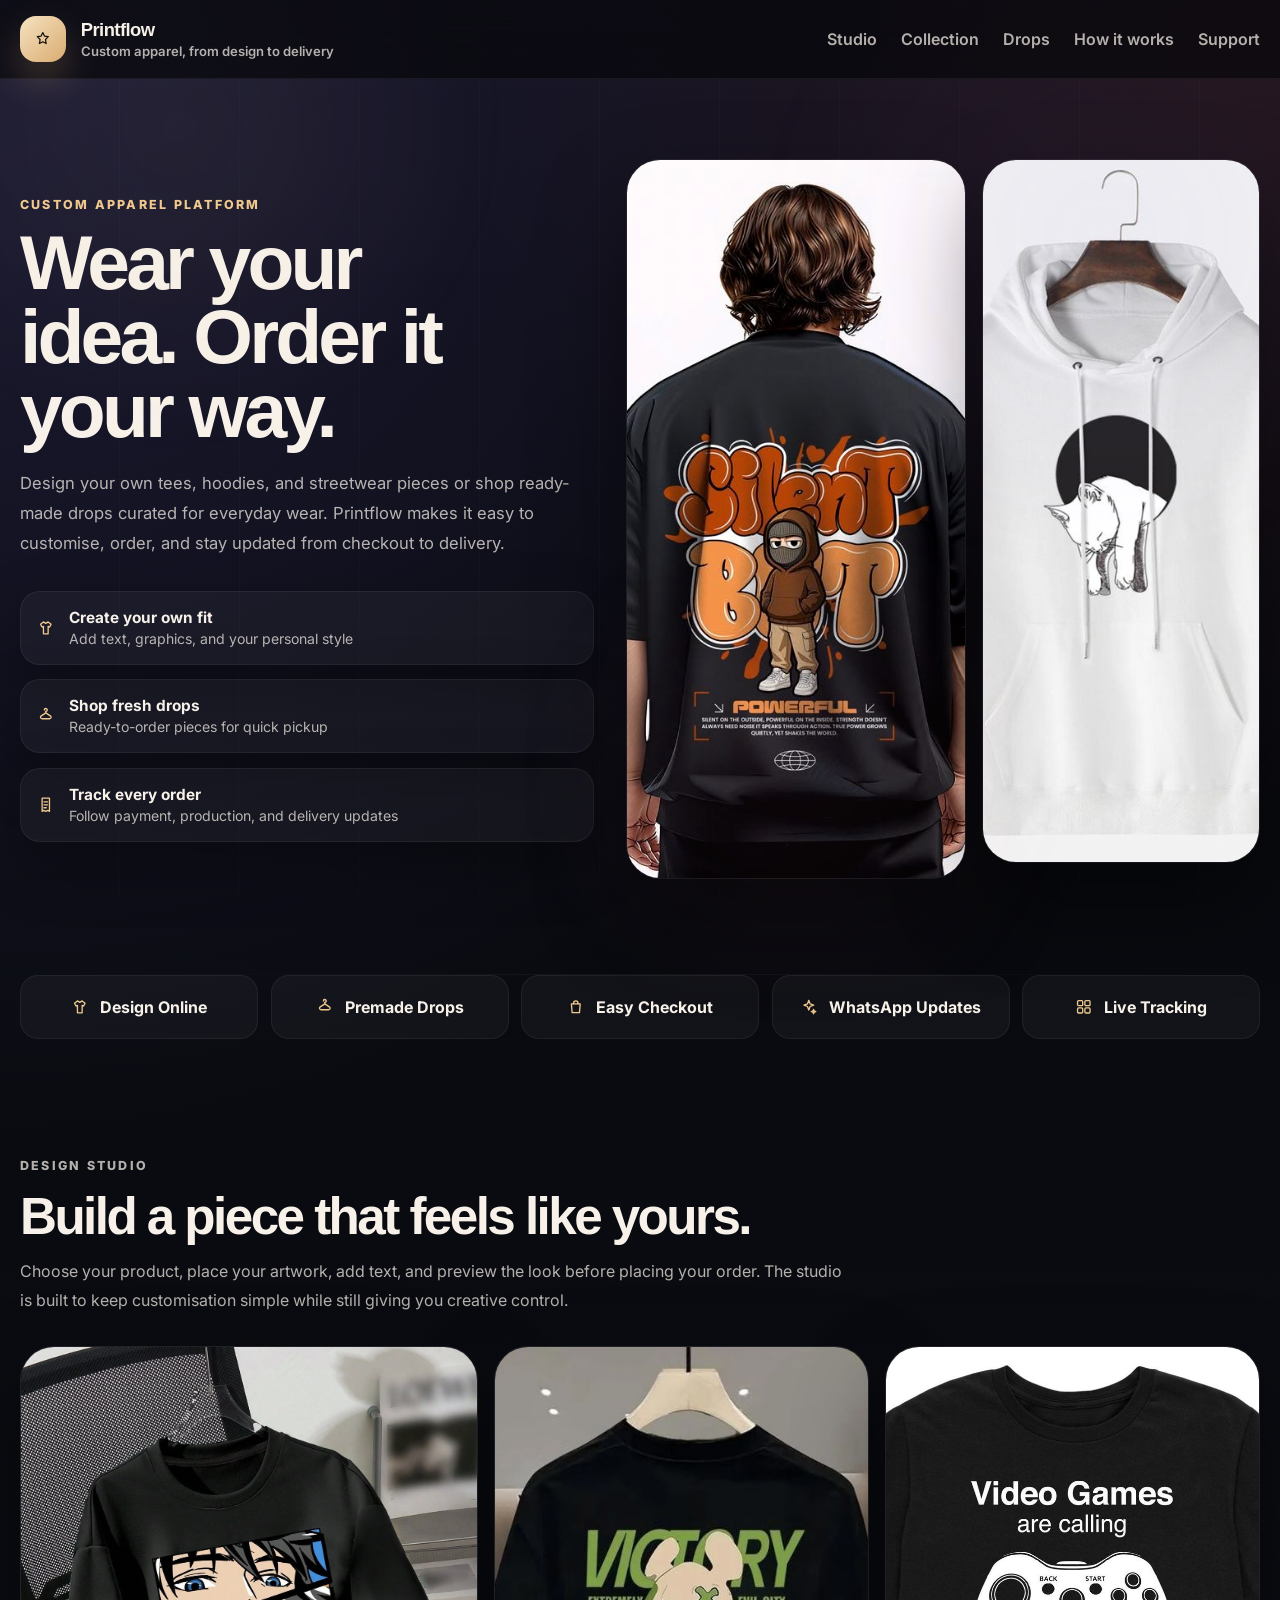
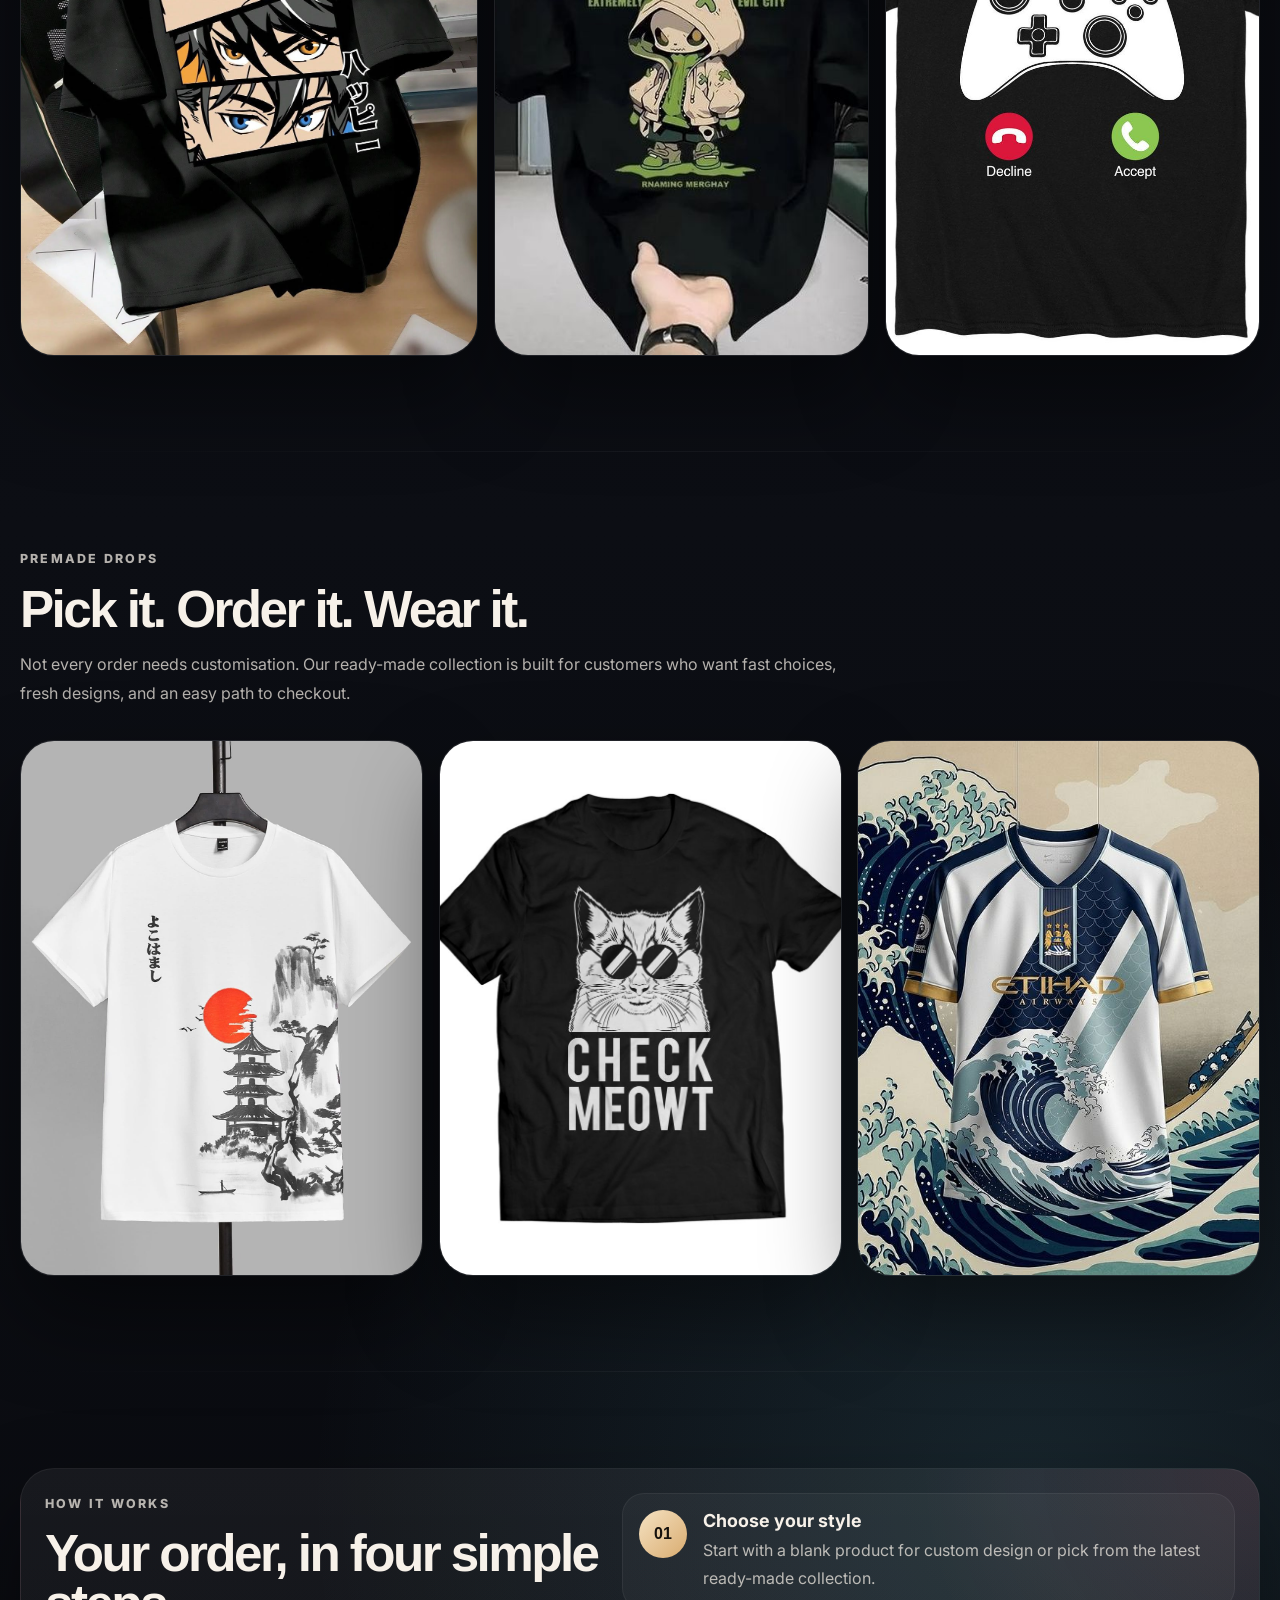
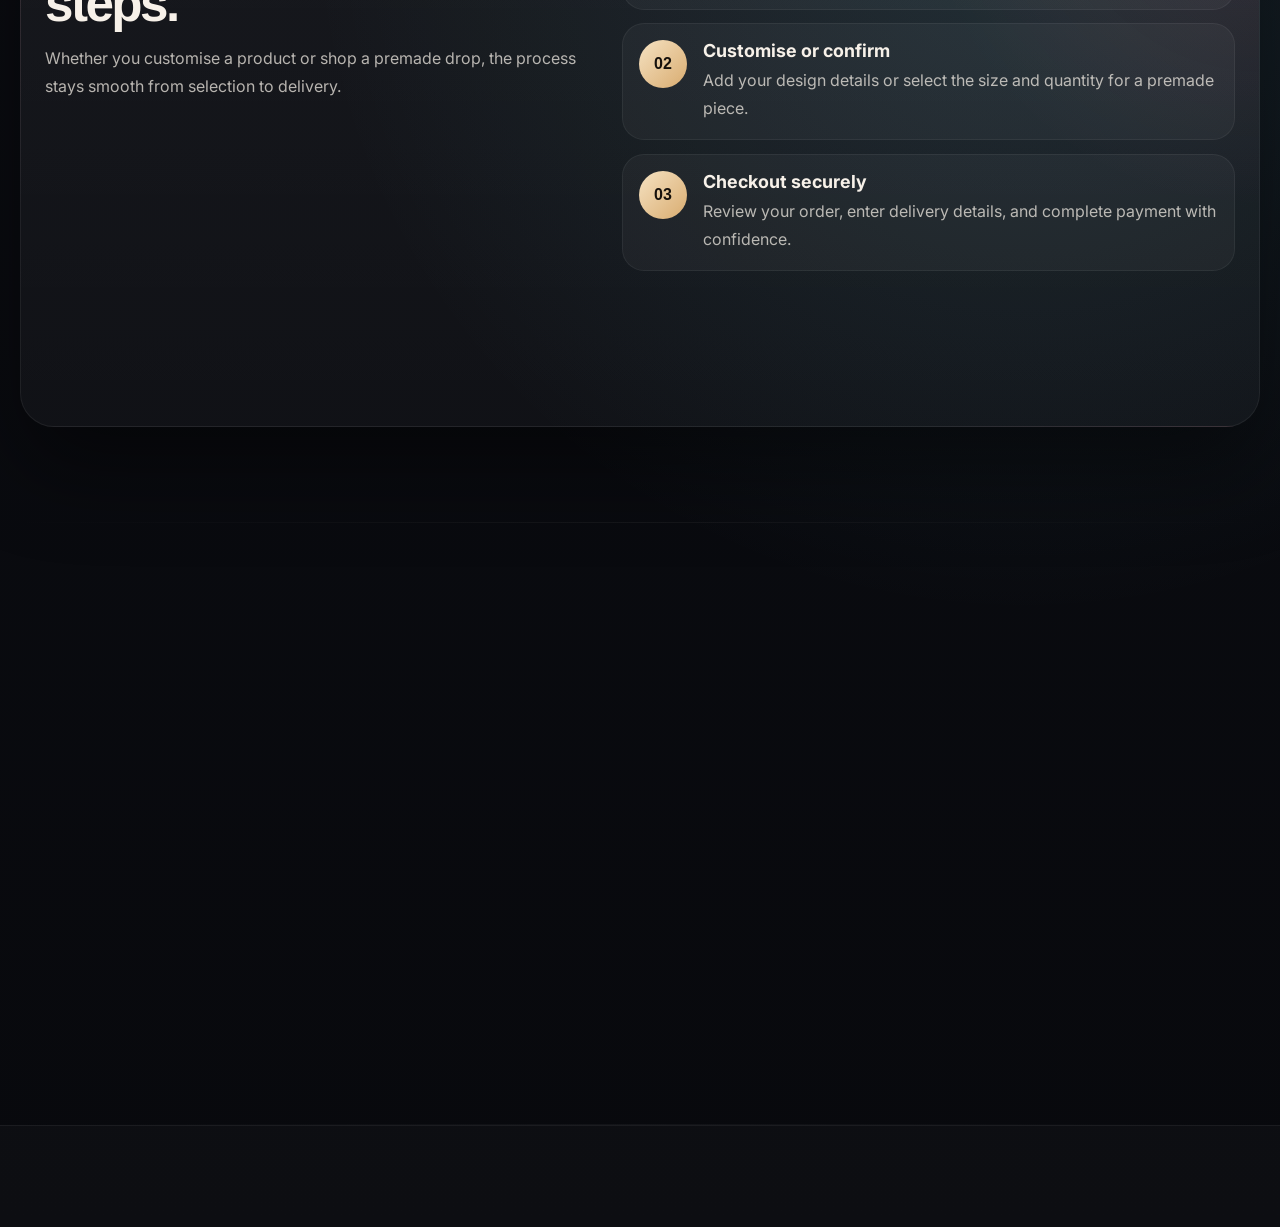
==== commit 6baa215a: "fsdfS" ====
--- a/index.html
+++ b/index.html
@@ -6,7 +6,7 @@
     <title>Printflow | Custom Apparel Studio and Premade Store</title>
     <meta
       name="description"
-      content="Printflow lets customers design custom apparel, shop premade drops, check out cleanly, and track every order from payment to delivery."
+      content="Design custom apparel, shop ready-made drops, and track every order with Printflow."
     />
     <link rel="preconnect" href="https://fonts.googleapis.com" />
     <link rel="preconnect" href="https://fonts.gstatic.com" crossorigin />
@@ -27,7 +27,6 @@
           stroke-width="1.7"
         ></path>
       </symbol>
-
       <symbol id="icon-arrow" viewBox="0 0 24 24">
         <path
           d="M5 12h13"
@@ -45,7 +44,6 @@
           stroke-width="1.8"
         ></path>
       </symbol>
-
       <symbol id="icon-shirt" viewBox="0 0 24 24">
         <path
           d="m8.8 4 3.2 2 3.2-2 4 3.2-2 3.8-2-1v10.2H8.8V10l-2 1-2-3.8L8.8 4Z"
@@ -56,7 +54,6 @@
           stroke-width="1.8"
         ></path>
       </symbol>
-
       <symbol id="icon-hanger" viewBox="0 0 24 24">
         <path
           d="M12 6a2 2 0 1 0-2-2"
@@ -75,7 +72,6 @@
           stroke-width="1.8"
         ></path>
       </symbol>
-
       <symbol id="icon-scissors" viewBox="0 0 24 24">
         <circle
           cx="6"
@@ -108,7 +104,6 @@
           stroke-width="1.8"
         ></path>
       </symbol>
-
       <symbol id="icon-spark" viewBox="0 0 24 24">
         <path
           d="M12 3.2 13.8 8l4.8 1.8-4.8 1.8L12 16.4l-1.8-4.8L5.4 9.8 10.2 8 12 3.2Z"
@@ -125,7 +120,6 @@
           stroke-width="1.8"
         ></path>
       </symbol>
-
       <symbol id="icon-bag" viewBox="0 0 24 24">
         <path
           d="M6 8h12l-1 12H7L6 8Z"
@@ -144,7 +138,6 @@
           stroke-width="1.8"
         ></path>
       </symbol>
-
       <symbol id="icon-grid" viewBox="0 0 24 24">
         <rect
           x="3.5"
@@ -187,7 +180,6 @@
           stroke-width="1.8"
         ></rect>
       </symbol>
-
       <symbol id="icon-receipt" viewBox="0 0 24 24">
         <path
           d="M7 3h10v18l-2.2-1.5L12 21l-2.8-1.5L7 21V3Z"
@@ -219,7 +211,6 @@
           stroke-width="1.8"
         ></path>
       </symbol>
-
       <symbol id="icon-chat" viewBox="0 0 24 24">
         <path
           d="M5 6.5A2.5 2.5 0 0 1 7.5 4h9A2.5 2.5 0 0 1 19 6.5v6A2.5 2.5 0 0 1 16.5 15H11l-4 4v-4H7.5A2.5 2.5 0 0 1 5 12.5v-6Z"
@@ -244,7 +235,6 @@
           stroke-width="1.8"
         ></path>
       </symbol>
-
       <symbol id="icon-phone" viewBox="0 0 24 24">
         <path
           d="M21 16.8v2.4a1.8 1.8 0 0 1-2 1.8A16.6 16.6 0 0 1 3 5a1.8 1.8 0 0 1 1.8-2H7.2A1.8 1.8 0 0 1 9 4.5l.5 3.3a1.8 1.8 0 0 1-.5 1.5l-1.6 1.6a14 14 0 0 0 5 5l1.6-1.6a1.8 1.8 0 0 1 1.5-.5l3.3.5A1.8 1.8 0 0 1 21 16.8Z"
@@ -274,9 +264,9 @@
 
           <nav class="site-nav" aria-label="Primary">
             <a href="#studio">Studio</a>
-            <a href="#gallery">Overview</a>
-            <a href="#drops">Premade</a>
-            <a href="#journey">Flow</a>
+            <a href="#gallery">Collection</a>
+            <a href="#drops">Drops</a>
+            <a href="#journey">How it works</a>
             <a href="#support">Support</a>
           </nav>
         </div>
@@ -287,26 +277,13 @@
           <div class="container hero-layout">
             <div class="hero-copy">
               <p class="section-kicker">Custom apparel platform</p>
-              <h1>Create, shop, and track apparel in one flow.</h1>
+              <h1>Wear your idea. Order it your way.</h1>
               <p class="hero-text">
-                Printflow brings custom design and ready-to-order products into
-                the same premium experience. Customers can build shirts with
-                text and artwork, browse premade drops, pay with confidence, and
-                follow every order through payment, production, shipping, and
+                Design your own tees, hoodies, and streetwear pieces or shop
+                ready-made drops curated for everyday wear. Printflow makes it
+                easy to customise, order, and stay updated from checkout to
                 delivery.
               </p>
-
-              <div class="hero-actions">
-                <a class="button button-primary" href="#studio">
-                  Explore studio
-                  <svg class="icon" viewBox="0 0 24 24" aria-hidden="true">
-                    <use href="#icon-arrow"></use>
-                  </svg>
-                </a>
-                <a class="button button-secondary" href="#drops"
-                  >Browse premade</a
-                >
-              </div>
 
               <div class="hero-stats">
                 <div class="stat-card">
@@ -314,8 +291,8 @@
                     <use href="#icon-shirt"></use>
                   </svg>
                   <div>
-                    <strong>Custom studio</strong>
-                    <span>Upload artwork, add text, preview both sides</span>
+                    <strong>Create your own fit</strong>
+                    <span>Add text, graphics, and your personal style</span>
                   </div>
                 </div>
 
@@ -324,8 +301,8 @@
                     <use href="#icon-hanger"></use>
                   </svg>
                   <div>
-                    <strong>Premade drops</strong>
-                    <span>Ready-to-order apparel collections</span>
+                    <strong>Shop fresh drops</strong>
+                    <span>Ready-to-order pieces for quick pickup</span>
                   </div>
                 </div>
 
@@ -334,32 +311,24 @@
                     <use href="#icon-receipt"></use>
                   </svg>
                   <div>
-                    <strong>Order tracking</strong>
-                    <span>Payment, production, shipping, delivery</span>
+                    <strong>Track every order</strong>
+                    <span
+                      >Follow payment, production, and delivery updates</span
+                    >
                   </div>
                 </div>
               </div>
             </div>
 
-            <div class="hero-visual">
-              <div class="hero-card hero-card-large image-card">
-                <img
-                  src="https://images.unsplash.com/photo-1521572163474-6864f9cf17ab?auto=format&fit=crop&w=900&q=80"
-                  alt="Editorial custom apparel presentation"
-                />
-                <div class="image-overlay">
-                  <span class="overlay-chip">Custom apparel</span>
-                  <h2>A premium storefront backed by a real order flow.</h2>
-                </div>
-              </div>
-
-              <div class="hero-card hero-card-small image-card">
-                <img
-                  src="https://images.unsplash.com/photo-1503342217505-b0a15ec3261c?auto=format&fit=crop&w=800&q=80"
-                  alt="Folded premium apparel collection"
-                />
-              </div>
-            </div>
+       <div class="hero-visual">
+  <div class="hero-card hero-card-large image-card">
+    <img src="images/6.jpg" alt="Custom apparel hero image" />
+  </div>
+
+  <div class="hero-card hero-card-small image-card">
+    <img src="images/7.jpg" alt="Premium apparel collection" />
+  </div>
+</div>
           </div>
         </section>
 
@@ -368,7 +337,7 @@
             <div>
               <svg class="icon" viewBox="0 0 24 24">
                 <use href="#icon-shirt"></use></svg
-              ><span>Custom Studio</span>
+              ><span>Design Online</span>
             </div>
             <div>
               <svg class="icon" viewBox="0 0 24 24">
@@ -378,7 +347,7 @@
             <div>
               <svg class="icon" viewBox="0 0 24 24">
                 <use href="#icon-bag"></use></svg
-              ><span>Secure Checkout</span>
+              ><span>Easy Checkout</span>
             </div>
             <div>
               <svg class="icon" viewBox="0 0 24 24">
@@ -388,7 +357,7 @@
             <div>
               <svg class="icon" viewBox="0 0 24 24">
                 <use href="#icon-grid"></use></svg
-              ><span>Order Tracking</span>
+              ><span>Live Tracking</span>
             </div>
           </div>
         </section>
@@ -397,262 +366,68 @@
           <div class="container">
             <div class="section-header">
               <p class="section-kicker">Design studio</p>
-              <h2>
-                A custom-apparel workflow that feels clear from the first click.
-              </h2>
+              <h2>Build a piece that feels like yours.</h2>
               <p>
-                Printflow is not just a showcase. It is a working design studio
-                where customers choose a product, add text or artwork, adjust
-                placement, preview the result, and move into checkout without
-                leaving the experience.
+                Choose your product, place your artwork, add text, and preview
+                the look before placing your order. The studio is built to keep
+                customisation simple while still giving you creative control.
               </p>
             </div>
 
-            <div class="studio-grid">
-              <article class="studio-panel studio-feature">
-                <div class="panel-top">
-                  <span class="panel-chip">Front + back preview</span>
-                  <svg class="icon" viewBox="0 0 24 24" aria-hidden="true">
-                    <use href="#icon-shirt"></use>
-                  </svg>
-                </div>
-
-                <div class="shirt-preview">
-                  <div class="shirt-body">
-                    <div class="shirt-print">
-                      <span class="shirt-print-top">PRINTFLOW</span>
-                      <span class="shirt-print-bottom">Studio Edition</span>
-                    </div>
-                  </div>
-                </div>
-
-                <div class="tool-row">
-                  <div class="tool-pill">
-                    <svg class="icon" viewBox="0 0 24 24">
-                      <use href="#icon-spark"></use></svg
-                    ><span>Text editing</span>
-                  </div>
-                  <div class="tool-pill">
-                    <svg class="icon" viewBox="0 0 24 24">
-                      <use href="#icon-grid"></use></svg
-                    ><span>Placement tools</span>
-                  </div>
-                  <div class="tool-pill">
-                    <svg class="icon" viewBox="0 0 24 24">
-                      <use href="#icon-scissors"></use></svg
-                    ><span>Artwork upload</span>
-                  </div>
-                </div>
-              </article>
-
-              <article class="studio-panel image-panel">
-                <img
-                  src="https://images.unsplash.com/photo-1523398002811-999ca8dec234?auto=format&fit=crop&w=900&q=80"
-                  alt="Custom apparel collection on hangers"
-                />
-                <div class="image-panel-copy">
-                  <span>Custom apparel</span>
-                  <h3>
-                    From logo tees to graphic streetwear, the studio supports
-                    branded pieces.
-                  </h3>
-                </div>
-              </article>
-
-              <article class="studio-panel feature-list-panel">
-                <div class="feature-list-item">
-                  <svg class="icon" viewBox="0 0 24 24">
-                    <use href="#icon-shirt"></use>
-                  </svg>
-                  <div>
-                    <strong>Front + back mockups</strong>
-                    <span>Preview both sides before placing the order.</span>
-                  </div>
-                </div>
-
-                <div class="feature-list-item">
-                  <svg class="icon" viewBox="0 0 24 24">
-                    <use href="#icon-spark"></use>
-                  </svg>
-                  <div>
-                    <strong>Text + artwork tools</strong>
-                    <span
-                      >Add typography, upload graphics, and position every
-                      element cleanly.</span
-                    >
-                  </div>
-                </div>
-
-                <div class="feature-list-item">
-                  <svg class="icon" viewBox="0 0 24 24">
-                    <use href="#icon-hanger"></use>
-                  </svg>
-                  <div>
-                    <strong>Size, variant, and checkout flow</strong>
-                    <span
-                      >Move from design to payment with fewer steps and less
-                      confusion.</span
-                    >
-                  </div>
-                </div>
-              </article>
-            </div>
-          </div>
-        </section>
-
-        <section class="gallery-section" id="gallery">
-          <div class="container">
-            <div class="section-header">
-              <p class="section-kicker">Platform overview</p>
-              <h2>Large visuals that explain the product at a glance.</h2>
-              <p>
-                The fashion imagery stays, but the message becomes clearer:
-                Printflow helps people create custom apparel, shop ready-made
-                products, and understand the experience before they ever reach
-                checkout.
-              </p>
-            </div>
-
-            <div class="gallery-grid">
-              <article class="gallery-card gallery-tall">
-                <img
-                  src="https://images.unsplash.com/photo-1483985988355-763728e1935b?auto=format&fit=crop&w=900&q=80"
-                  alt="Styled custom tee in an editorial setting"
-                />
-                <div class="gallery-copy">
-                  <span>Custom design</span>
-                </div>
-              </article>
-
-              <article class="gallery-card">
-                <img
-                  src="https://images.unsplash.com/photo-1489987707025-afc232f7ea0f?auto=format&fit=crop&w=900&q=80"
-                  alt="Rack of ready-to-order shirts in a boutique presentation"
-                />
-                <div class="gallery-copy">
-                  <span>Premade catalog</span>
-                  <h3>
-                    Ready-to-buy collections sit beside the custom studio, not
-                    in a disconnected flow.
-                  </h3>
-                </div>
-              </article>
-
-              <article class="gallery-card">
-                <img
-                  src="https://images.unsplash.com/photo-1445205170230-053b83016050?auto=format&fit=crop&w=900&q=80"
-                  alt="Folded apparel collection with premium styling"
-                />
-                <div class="gallery-copy">
-                  <span>Product presentation</span>
-                  <h3>
-                    Editorial imagery helps visitors understand quality and
-                    category before they shop.
-                  </h3>
-                </div>
-              </article>
-
-              <article class="gallery-card gallery-wide">
-                <img
-                  src="https://images.unsplash.com/photo-1512436991641-6745cdb1723f?auto=format&fit=crop&w=1200&q=80"
-                  alt="Model wearing a streetwear tee from a premade collection"
-                />
-                <div class="gallery-copy">
-                  <span>Order confidence</span>
-                </div>
-              </article>
-            </div>
+   <div class="studio-grid">
+  <!-- IMAGE 1 -->
+  <article class="studio-panel image-panel">
+    <img src="images/4.jpg" alt="Custom apparel preview" />
+  </article>
+
+  <!-- IMAGE 2 -->
+  <article class="studio-panel image-panel">
+    <img src="images/5.jpg" alt="Design customization tools" />
+  </article>
+
+  <!-- IMAGE 3 (NEW) -->
+  <article class="studio-panel image-panel">
+    <img src="images/8.jpg" alt="Custom apparel design example" />
+  </article>
+</div>
           </div>
         </section>
 
         <section class="drops-section" id="drops">
           <div class="container">
             <div class="section-header">
-              <p class="section-kicker">Premade catalog</p>
-              <h2>Ready-to-buy apparel lives beside the custom studio.</h2>
+              <p class="section-kicker">Premade drops</p>
+              <h2>Pick it. Order it. Wear it.</h2>
               <p>
-                Some customers want to customize. Others want to buy
-                immediately. Printflow supports both by keeping premade
-                collections visible, polished, and easy to shop.
+                Not every order needs customisation. Our ready-made collection
+                is built for customers who want fast choices, fresh designs, and
+                an easy path to checkout.
               </p>
             </div>
 
-            <div class="product-grid">
-              <article class="product-card">
-                <div class="product-image">
-                  <img
-                    src="https://images.unsplash.com/photo-1527719327859-c6ce80353573?auto=format&fit=crop&w=900&q=80"
-                    alt="Black graphic tee in the premade catalog"
-                  />
-                  <span class="product-badge">Ready now</span>
-                </div>
-                <div class="product-copy">
-                  <div class="product-topline">
-                    <h3>Graphic Tee Drop</h3>
-                    <span>Best seller</span>
-                  </div>
-                  <p>
-                    Customers can jump straight into ready-made statement pieces
-                    without opening the design tool.
-                  </p>
-                  <a href="#">Browse drop</a>
-                </div>
-              </article>
-
-              <article class="product-card">
-                <div class="product-image">
-                  <img
-                    src="https://images.unsplash.com/photo-1576566588028-4147f3842f27?auto=format&fit=crop&w=900&q=80"
-                    alt="Oversized white tee from a premade collection"
-                  />
-                  <span class="product-badge">New arrival</span>
-                </div>
-                <div class="product-copy">
-                  <div class="product-topline">
-                    <h3>Oversized Essentials</h3>
-                    <span>Fresh launch</span>
-                  </div>
-                  <p>
-                    Oversized fits and seasonal releases can live in the same
-                    premium storefront as custom products.
-                  </p>
-                  <a href="#">View collection</a>
-                </div>
-              </article>
-
-              <article class="product-card">
-                <div class="product-image">
-                  <img
-                    src="https://images.unsplash.com/photo-1618354691373-d851c5c3a990?auto=format&fit=crop&w=900&q=80"
-                    alt="Earth-tone basics displayed in a premade collection"
-                  />
-                  <span class="product-badge">Everyday pick</span>
-                </div>
-                <div class="product-copy">
-                  <div class="product-topline">
-                    <h3>Earth Tone Basics</h3>
-                    <span>Core line</span>
-                  </div>
-                  <p>
-                    Clean basics give the catalog a dependable everyday layer
-                    beside the custom offering.
-                  </p>
-                  <a href="#">Shop basics</a>
-                </div>
-              </article>
-            </div>
-          </div>
+           <div class="product-grid">
+  <article class="studio-panel image-panel">
+    <img src="images/1.jpg" alt="Graphic Tee" />
+  </article>
+
+  <article class="studio-panel image-panel">
+    <img src="images/2.jpg" alt="Oversized Tee" />
+  </article>
+
+  <article class="studio-panel image-panel">
+    <img src="images/3.jpg" alt="Earth Tone Clothing" />
+  </article>
+</div>
         </section>
 
         <section class="journey-section" id="journey">
           <div class="container journey-shell">
             <div class="journey-copy">
               <p class="section-kicker">How it works</p>
-              <h2>From first click to delivery, the flow stays simple.</h2>
+              <h2>Your order, in four simple steps.</h2>
               <p>
-                Printflow has two clear paths: start with a custom product or
-                shop a premade piece. From there, checkout, updates, and
-                tracking stay easy to follow.
+                Whether you customise a product or shop a premade drop, the
+                process stays smooth from selection to delivery.
               </p>
             </div>
 
@@ -660,10 +435,10 @@
               <article class="journey-item">
                 <span>01</span>
                 <div>
-                  <h3>Choose a route</h3>
+                  <h3>Choose your style</h3>
                   <p>
-                    Start in the custom studio or open the premade catalog right
-                    away.
+                    Start with a blank product for custom design or pick from
+                    the latest ready-made collection.
                   </p>
                 </div>
               </article>
@@ -671,10 +446,10 @@
               <article class="journey-item">
                 <span>02</span>
                 <div>
-                  <h3>Build or buy</h3>
+                  <h3>Customise or confirm</h3>
                   <p>
-                    Upload artwork, add text, pick a variant, or select a
-                    ready-made product and quantity.
+                    Add your design details or select the size and quantity for
+                    a premade piece.
                   </p>
                 </div>
               </article>
@@ -682,10 +457,10 @@
               <article class="journey-item">
                 <span>03</span>
                 <div>
-                  <h3>Checkout clearly</h3>
+                  <h3>Checkout securely</h3>
                   <p>
-                    Review the order, confirm address details, pay, and opt in
-                    to order updates without extra friction.
+                    Review your order, enter delivery details, and complete
+                    payment with confidence.
                   </p>
                 </div>
               </article>
@@ -693,10 +468,10 @@
               <article class="journey-item">
                 <span>04</span>
                 <div>
-                  <h3>Track every update</h3>
+                  <h3>Receive updates</h3>
                   <p>
-                    Payment, production, shipping, and delivery are shown in one
-                    clean status flow.
+                    Stay informed with order progress notifications until your
+                    package arrives.
                   </p>
                 </div>
               </article>
@@ -707,12 +482,12 @@
         <section class="support-section" id="support">
           <div class="container">
             <div class="section-header">
-              <p class="section-kicker">Support + updates</p>
-              <h2>Help, updates, and tracking stay close to the order.</h2>
+              <p class="section-kicker">Support</p>
+              <h2>Need help? We’re easy to reach.</h2>
               <p>
-                Printflow keeps support practical and visible, with direct
-                contact options and clear order status for both custom and
-                premade purchases.
+                Get updates, ask questions, and stay connected throughout your
+                order. Our support details are always close by when you need
+                them.
               </p>
             </div>
 
@@ -723,8 +498,8 @@
                 </svg>
                 <h3>WhatsApp updates</h3>
                 <p>
-                  Customers can receive order confirmation, payment, and
-                  delivery updates through WhatsApp.
+                  Receive quick notifications for confirmation, production
+                  progress, shipping, and delivery.
                 </p>
               </article>
 
@@ -732,7 +507,7 @@
                 <svg class="icon" viewBox="0 0 24 24">
                   <use href="#icon-phone"></use>
                 </svg>
-                <h3>Direct contact</h3>
+                <h3>Contact us</h3>
                 <p>
                   Phone: 8798117511<br />
                   Gmail: printflow@gmail.com<br />
@@ -744,10 +519,10 @@
                 <svg class="icon" viewBox="0 0 24 24">
                   <use href="#icon-receipt"></use>
                 </svg>
-                <h3>Order timeline</h3>
+                <h3>Order status</h3>
                 <p>
-                  Custom and premade orders both feed into a clearer status
-                  experience.
+                  Check where your order stands at every major step, from
+                  payment to final delivery.
                 </p>
               </article>
 
@@ -755,10 +530,10 @@
                 <svg class="icon" viewBox="0 0 24 24">
                   <use href="#icon-bag"></use>
                 </svg>
-                <h3>Checkout clarity</h3>
+                <h3>Easy ordering</h3>
                 <p>
-                  Address details, cart review, and final confirmation are
-                  handled in a cleaner purchase flow.
+                  A cleaner purchase flow helps you review your cart, confirm
+                  details, and place your order faster.
                 </p>
               </article>
             </div>
@@ -767,12 +542,18 @@
       </main>
 
       <footer class="site-footer">
-        <div class="container footer-row">
+        <div class="container footer-row footer-row-legal">
           <p>
-            Printflow - custom apparel studio, premade catalog, and order
-            tracking.
+            Printflow — custom apparel, ready-made drops, and delivery updates
+            in one place.
           </p>
-          <a href="#top">Back to top</a>
+
+          <div class="footer-links">
+            <a href="privacy-policy.html">Privacy Policy</a>
+            <a href="terms-and-conditions.html">Terms &amp; Conditions</a>
+            <a href="delete-account-data.html">Delete Account / Data</a>
+            <a href="#top">Back to top</a>
+          </div>
         </div>
       </footer>
     </div>
--- a/styles.css
+++ b/styles.css
@@ -131,7 +131,7 @@
 }
 
 .page-shell {
-  overflow: clip;
+  overflow-x: hidden;
 }
 
 .container {
@@ -1134,10 +1134,6 @@
 }
 
 .footer-row {
-  display: flex;
-  align-items: center;
-  justify-content: space-between;
-  gap: 1rem;
   padding: 1.4rem 0;
   color: var(--text-dim);
   font-weight: 600;
@@ -1404,3 +1400,67 @@
     align-items: flex-start;
   }
 }
+
+.footer-row-legal {
+  display: flex;
+  flex-direction: column;
+  align-items: flex-start;
+  gap: 1rem;
+}
+
+.footer-links {
+  display: flex;
+  flex-wrap: wrap;
+  justify-content: flex-start;
+  gap: 0.9rem 1.25rem;
+  width: 100%;
+}
+
+.footer-links a {
+  display: inline-block;
+  color: var(--text);
+  opacity: 0.9;
+  font-weight: 600;
+  transition:
+    color 180ms ease,
+    transform 180ms ease,
+    opacity 180ms ease;
+}
+
+.footer-links a:hover,
+.footer-links a:focus-visible {
+  color: var(--gold-strong);
+  opacity: 1;
+  transform: translateY(-1px);
+}
+
+.policy-page {
+  min-height: 100vh;
+}
+
+.policy-shell {
+  max-width: 880px;
+  padding: 2rem;
+  border: 1px solid var(--line-soft);
+  border-radius: var(--radius-xl);
+  background: rgba(255, 255, 255, 0.04);
+  box-shadow: var(--shadow-xl);
+}
+
+.policy-shell h1 {
+  margin: 0 0 1rem;
+  font-family: "Clash Display", sans-serif;
+  font-size: clamp(2.2rem, 4vw, 3.4rem);
+  letter-spacing: -0.04em;
+}
+
+.policy-shell h2 {
+  margin: 2rem 0 0.7rem;
+  font-size: 1.2rem;
+}
+
+.policy-shell p {
+  margin: 0.65rem 0;
+  color: var(--text-dim);
+  line-height: 1.8;
+}
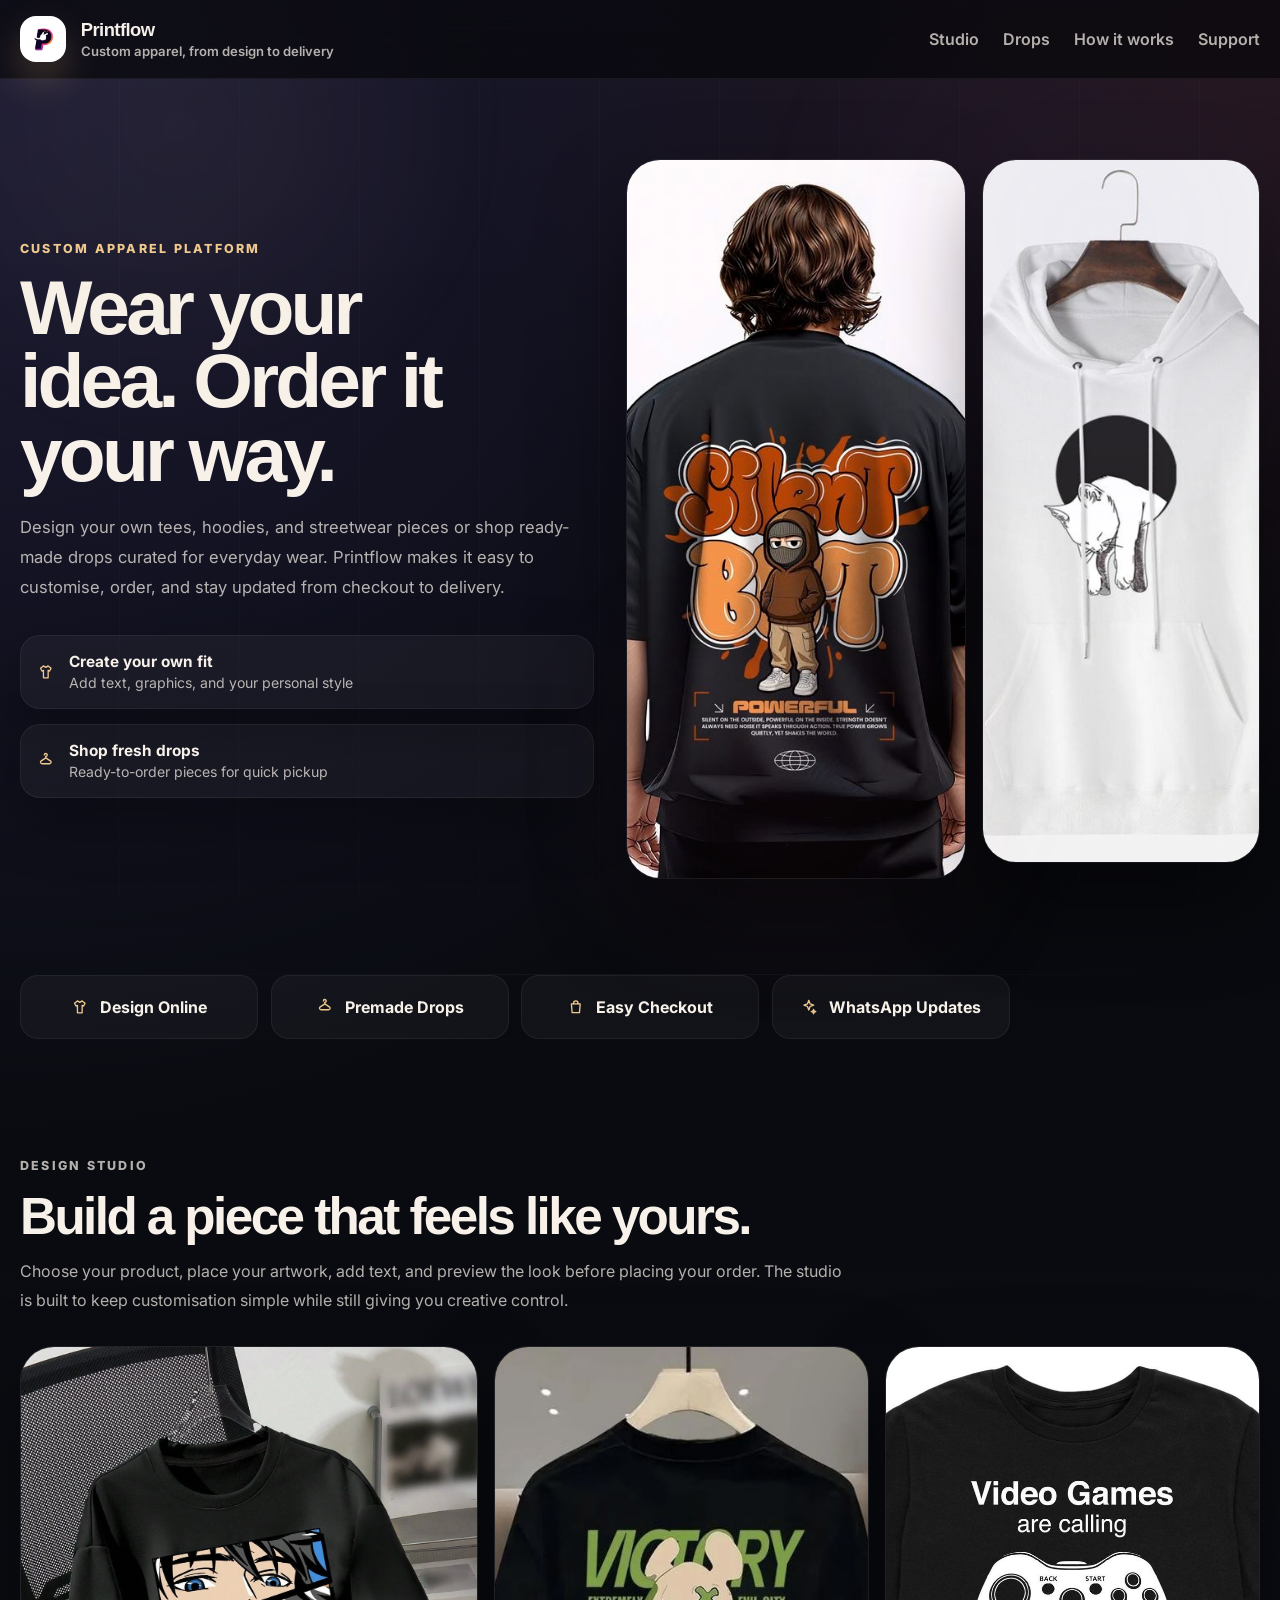
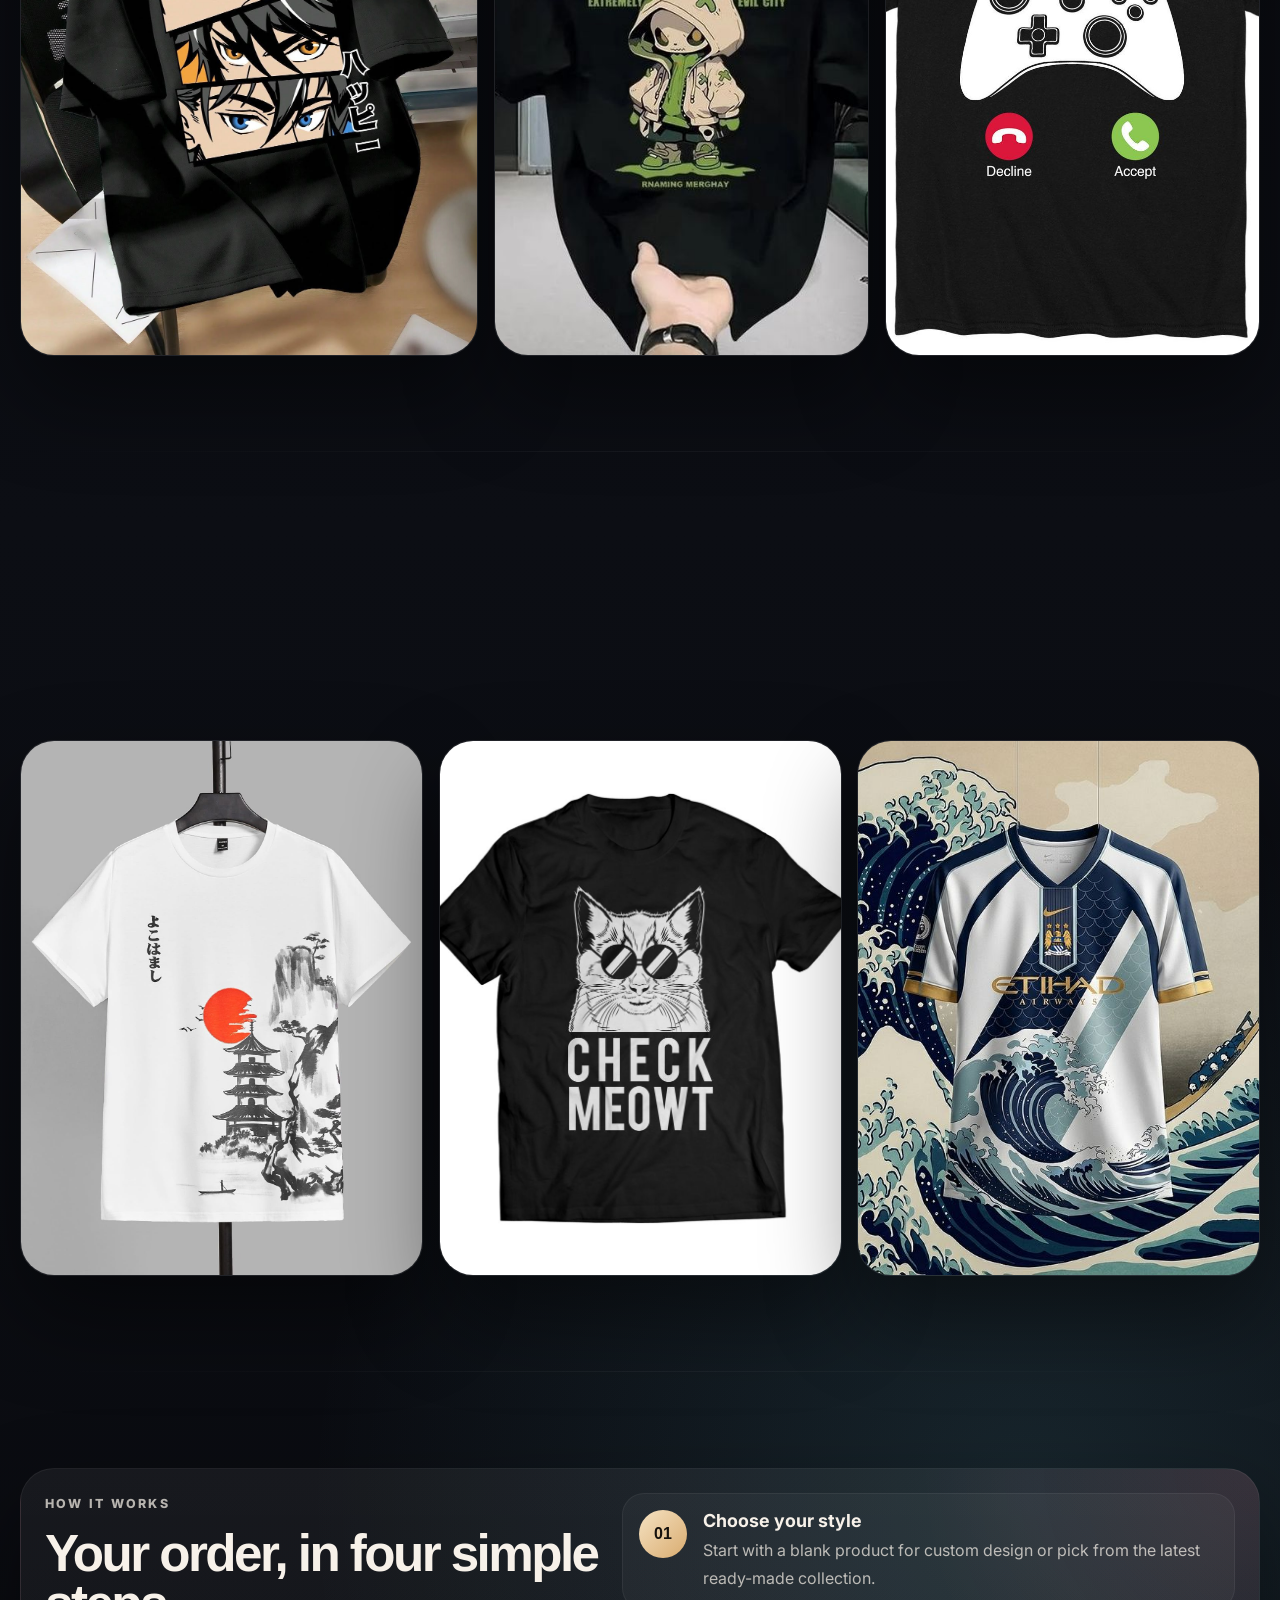
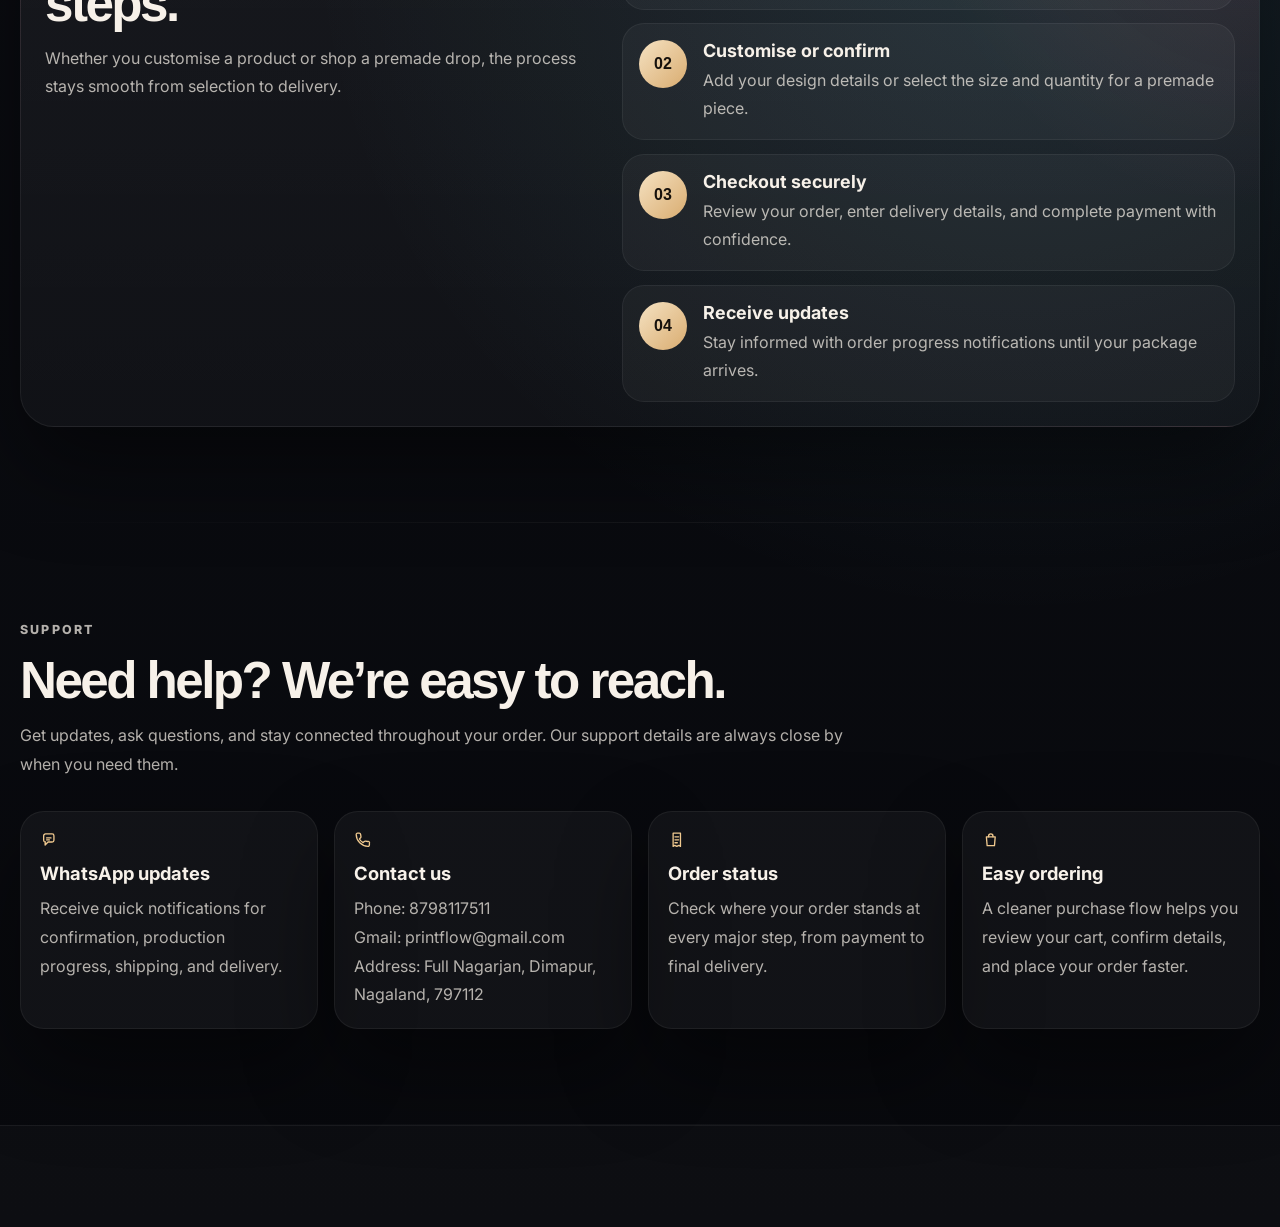
==== commit 6e32ce8f: "fdssdfsdS" ====
--- a/index.html
+++ b/index.html
@@ -15,6 +15,7 @@
       rel="stylesheet"
     />
     <link rel="stylesheet" href="styles.css" />
+      <link rel="icon" type="image/png" href="images/logoo.png">
   </head>
   <body>
     <svg class="icon-sprite" aria-hidden="true" focusable="false">
@@ -251,10 +252,9 @@
       <header class="site-header">
         <div class="container header-row">
           <a class="brand" href="#top" aria-label="Printflow home">
-            <span class="brand-mark">
-              <svg class="icon" viewBox="0 0 24 24" aria-hidden="true">
-                <use href="#icon-star"></use>
-              </svg>
+       <span class="brand-mark">
+  <img src="images/logoo1.png" alt="Printflow logo" class="logo-img" />
+</span>
             </span>
             <span class="brand-copy">
               <strong>Printflow</strong>
@@ -264,7 +264,7 @@
 
           <nav class="site-nav" aria-label="Primary">
             <a href="#studio">Studio</a>
-            <a href="#gallery">Collection</a>
+         
             <a href="#drops">Drops</a>
             <a href="#journey">How it works</a>
             <a href="#support">Support</a>
@@ -306,17 +306,8 @@
                   </div>
                 </div>
 
-                <div class="stat-card">
-                  <svg class="icon" viewBox="0 0 24 24" aria-hidden="true">
-                    <use href="#icon-receipt"></use>
-                  </svg>
-                  <div>
-                    <strong>Track every order</strong>
-                    <span
-                      >Follow payment, production, and delivery updates</span
-                    >
-                  </div>
-                </div>
+               
+              
               </div>
             </div>
 
@@ -354,11 +345,7 @@
                 <use href="#icon-spark"></use></svg
               ><span>WhatsApp Updates</span>
             </div>
-            <div>
-              <svg class="icon" viewBox="0 0 24 24">
-                <use href="#icon-grid"></use></svg
-              ><span>Live Tracking</span>
-            </div>
+         
           </div>
         </section>
 
--- a/styles.css
+++ b/styles.css
@@ -1,12 +1,8 @@
 :root {
   --bg: #08090d;
   --bg-soft: #11131a;
-  --surface: rgba(255, 255, 255, 0.06);
-  --surface-strong: rgba(255, 255, 255, 0.1);
-  --surface-alt: rgba(255, 248, 239, 0.08);
   --text: #f7f1e9;
   --text-dim: rgba(247, 241, 233, 0.72);
-  --text-dark: #161616;
   --line: rgba(255, 255, 255, 0.11);
   --line-soft: rgba(255, 255, 255, 0.06);
   --gold: #d9ac70;
@@ -17,9 +13,6 @@
   --shadow-xl: 0 40px 90px rgba(0, 0, 0, 0.45);
   --shadow-lg: 0 22px 60px rgba(0, 0, 0, 0.32);
   --radius-xl: 34px;
-  --radius-lg: 26px;
-  --radius-md: 20px;
-  --radius-sm: 16px;
   --radius-pill: 999px;
   --container: 1240px;
 }
@@ -178,7 +171,7 @@
   display: grid;
   place-items: center;
   border-radius: 1rem;
-  background: linear-gradient(135deg, #f6e2c1, var(--gold));
+  background: white !important;
   color: #18120d;
   box-shadow: 0 18px 36px rgba(217, 172, 112, 0.25);
   animation: softFloat 5.4s ease-in-out infinite;
@@ -222,52 +215,8 @@
   transform: translateY(-1px);
 }
 
-.header-cta,
-.button {
-  display: inline-flex;
-  align-items: center;
-  justify-content: center;
-  gap: 0.6rem;
-  min-height: 3.15rem;
-  padding: 0.9rem 1.2rem;
-  border-radius: var(--radius-pill);
-  font-weight: 700;
-  transition:
-    transform 220ms ease,
-    box-shadow 220ms ease,
-    background 220ms ease,
-    border-color 220ms ease,
-    filter 220ms ease;
-  will-change: transform;
-}
-
-.header-cta {
-  color: #16110c;
-  background: linear-gradient(135deg, #f3dec0, var(--gold));
-  box-shadow: 0 18px 35px rgba(217, 172, 112, 0.22);
-}
-
-.button-primary {
-  color: #16110c;
-  background: linear-gradient(135deg, #f5e2c2, var(--gold));
-  box-shadow: 0 18px 38px rgba(217, 172, 112, 0.24);
-}
-
-.button-secondary {
-  border: 1px solid var(--line);
-  background: rgba(255, 255, 255, 0.05);
-  color: var(--text);
-}
-
-.header-cta:hover,
-.button:hover {
-  transform: translateY(-4px) scale(1.01);
-  filter: brightness(1.03);
-}
-
 .hero,
 .studio-section,
-.gallery-section,
 .drops-section,
 .journey-section,
 .support-section {
@@ -281,7 +230,6 @@
 
 .hero::before,
 .studio-section::before,
-.gallery-section::before,
 .drops-section::before,
 .journey-section::before,
 .support-section::before {
@@ -335,13 +283,7 @@
 .hero-text,
 .section-header p,
 .journey-copy p,
-.support-card p,
-.product-copy p,
-.gallery-copy span,
-.gallery-copy h3,
-.feature-list-item span,
-.image-panel-copy span,
-.image-panel-copy h3 {
+.support-card p {
   color: var(--text-dim);
   line-height: 1.8;
 }
@@ -362,14 +304,6 @@
   margin: 1.35rem 0 0;
   font-size: 1.04rem;
   animation: fadeRise 1s cubic-bezier(0.22, 1, 0.36, 1) 0.3s both;
-}
-
-.hero-actions {
-  display: flex;
-  flex-wrap: wrap;
-  gap: 0.9rem;
-  margin-top: 2rem;
-  animation: fadeRise 1s cubic-bezier(0.22, 1, 0.36, 1) 0.45s both;
 }
 
 .hero-stats {
@@ -432,8 +366,6 @@
 
 .hero-card,
 .studio-panel,
-.gallery-card,
-.product-card,
 .journey-shell,
 .support-card {
   border: 1px solid var(--line-soft);
@@ -473,99 +405,8 @@
 }
 
 .image-card:hover img,
-.image-panel:hover img,
-.gallery-card:hover img,
-.product-card:hover img {
+.image-panel:hover img {
   transform: scale(1.07);
-}
-
-.image-overlay {
-  position: absolute;
-  inset: auto 0 0 0;
-  padding: 1.5rem;
-  background: linear-gradient(
-    180deg,
-    transparent 0%,
-    rgba(5, 7, 11, 0.86) 100%
-  );
-  transition:
-    transform 400ms ease,
-    opacity 400ms ease;
-}
-
-.hero-card:hover .image-overlay,
-.gallery-card:hover .gallery-copy,
-.image-panel:hover .image-panel-copy {
-  transform: translateY(-4px);
-}
-
-.overlay-chip {
-  display: inline-flex;
-  align-items: center;
-  min-height: 2rem;
-  padding: 0.35rem 0.8rem;
-  border-radius: var(--radius-pill);
-  background: rgba(255, 255, 255, 0.12);
-  color: #fff6ea;
-  font-size: 0.76rem;
-  font-weight: 800;
-  letter-spacing: 0.14em;
-  text-transform: uppercase;
-  backdrop-filter: blur(8px);
-}
-
-.image-overlay h2 {
-  margin: 0.9rem 0 0;
-  max-width: 10ch;
-  font-family: "Clash Display", sans-serif;
-  font-size: clamp(2rem, 3vw, 3rem);
-  line-height: 0.98;
-  letter-spacing: -0.04em;
-}
-
-.hero-floating {
-  position: absolute;
-  display: flex;
-  align-items: center;
-  gap: 0.85rem;
-  padding: 1rem;
-  border-radius: 20px;
-  border: 1px solid var(--line);
-  background: rgba(10, 12, 18, 0.82);
-  backdrop-filter: blur(18px);
-  box-shadow: var(--shadow-lg);
-}
-
-.design-note {
-  left: -1rem;
-  bottom: 5rem;
-}
-
-.order-note {
-  right: -0.8rem;
-  top: 13rem;
-}
-
-.note-icon {
-  width: 2.8rem;
-  height: 2.8rem;
-  display: grid;
-  place-items: center;
-  border-radius: 0.9rem;
-  background: linear-gradient(135deg, #f5e1c1, var(--gold));
-  color: #17110c;
-}
-
-.hero-floating strong {
-  display: block;
-  font-size: 0.94rem;
-}
-
-.hero-floating span {
-  display: block;
-  margin-top: 0.2rem;
-  color: var(--text-dim);
-  font-size: 0.84rem;
 }
 
 .brand-ribbon {
@@ -634,377 +475,21 @@
   background: rgba(255, 255, 255, 0.05);
 }
 
-.studio-feature {
-  padding: 1.4rem;
-}
-
-.panel-top {
-  display: flex;
-  align-items: center;
-  justify-content: space-between;
-  gap: 1rem;
-}
-
-.panel-chip {
-  display: inline-flex;
-  align-items: center;
-  min-height: 2rem;
-  padding: 0.4rem 0.8rem;
-  border-radius: var(--radius-pill);
-  background: rgba(255, 255, 255, 0.08);
-  color: var(--gold-strong);
-  font-size: 0.75rem;
-  font-weight: 800;
-  letter-spacing: 0.14em;
-  text-transform: uppercase;
-}
-
-.panel-top svg {
-  color: var(--gold-strong);
-  transition: transform 260ms ease;
-}
-
-.studio-panel:hover .panel-top svg {
-  transform: rotate(-8deg) scale(1.06);
-}
-
-.shirt-preview {
-  margin-top: 1.3rem;
-  padding: 1.4rem;
-  border-radius: 28px;
-  background:
-    radial-gradient(circle at top, rgba(217, 172, 112, 0.16), transparent 35%),
-    linear-gradient(
-      180deg,
-      rgba(255, 255, 255, 0.06),
-      rgba(255, 255, 255, 0.03)
-    );
-  min-height: 360px;
-  display: grid;
-  place-items: center;
-  overflow: hidden;
-}
-
-.shirt-body {
-  position: relative;
-  width: min(100%, 290px);
-  height: 320px;
-  background: linear-gradient(180deg, #efe8dc, #d9d0c2);
-  clip-path: polygon(
-    24% 8%,
-    38% 2%,
-    45% 10%,
-    55% 10%,
-    62% 2%,
-    76% 8%,
-    89% 18%,
-    80% 30%,
-    74% 27%,
-    74% 100%,
-    26% 100%,
-    26% 27%,
-    20% 30%,
-    11% 18%
-  );
-  box-shadow:
-    inset 0 0 0 1px rgba(24, 24, 24, 0.08),
-    0 30px 60px rgba(0, 0, 0, 0.18);
-  animation: shirtDrift 5.8s ease-in-out infinite;
-  transition: transform 320ms ease;
-}
-
-.studio-panel:hover .shirt-body {
-  transform: translateY(-4px) scale(1.02);
-}
-
-.shirt-print {
-  position: absolute;
-  inset: 35% 20% auto;
-  text-align: center;
-  color: #171717;
-}
-
-.shirt-print-top {
-  display: block;
-  font-family: "Clash Display", sans-serif;
-  font-size: 1.55rem;
-  letter-spacing: 0.08em;
-}
-
-.shirt-print-bottom {
-  display: block;
-  margin-top: 0.35rem;
-  font-size: 0.9rem;
-  letter-spacing: 0.12em;
-  text-transform: uppercase;
-}
-
-.tool-row {
-  display: flex;
-  flex-wrap: wrap;
-  gap: 0.8rem;
-  margin-top: 1.1rem;
-}
-
-.tool-pill {
-  display: inline-flex;
-  align-items: center;
-  gap: 0.55rem;
-  min-height: 2.6rem;
-  padding: 0.6rem 0.85rem;
-  border-radius: var(--radius-pill);
-  border: 1px solid var(--line-soft);
-  background: rgba(255, 255, 255, 0.05);
-  font-weight: 700;
-  transition:
-    transform 220ms ease,
-    background 220ms ease,
-    border-color 220ms ease;
-}
-
-.tool-pill:hover {
-  transform: translateY(-3px);
-  border-color: rgba(240, 201, 143, 0.16);
-  background: rgba(255, 255, 255, 0.07);
-}
-
-.tool-pill svg {
-  color: var(--gold-strong);
-}
-
 .image-panel {
   position: relative;
   min-height: 100%;
 }
 
-.image-panel img,
-.gallery-card img,
-.product-card img {
+.image-panel img {
   transition:
     transform 900ms ease,
     filter 900ms ease;
 }
 
-.image-panel-copy {
-  position: absolute;
-  inset: auto 0 0 0;
-  padding: 1.2rem;
-  background: linear-gradient(
-    180deg,
-    transparent 0%,
-    rgba(5, 7, 11, 0.88) 100%
-  );
-  transition: transform 360ms ease;
-}
-
-.image-panel-copy span {
-  display: block;
-  color: var(--gold-strong);
-  font-size: 0.78rem;
-  font-weight: 800;
-  letter-spacing: 0.14em;
-  text-transform: uppercase;
-}
-
-.image-panel-copy h3 {
-  margin: 0.75rem 0 0;
-  color: var(--text);
-  font-size: 1.5rem;
-  line-height: 1.12;
-  letter-spacing: -0.03em;
-}
-
-.feature-list-panel {
-  padding: 1.25rem;
-  display: grid;
-  gap: 0.9rem;
-}
-
-.feature-list-item {
-  display: flex;
-  gap: 0.8rem;
-  padding: 1rem;
-  border-radius: 18px;
-  background: rgba(255, 255, 255, 0.04);
-  border: 1px solid var(--line-soft);
-  transition:
-    transform 240ms ease,
-    border-color 240ms ease,
-    background 240ms ease;
-}
-
-.feature-list-item:hover {
-  transform: translateX(6px);
-  border-color: rgba(240, 201, 143, 0.16);
-  background: rgba(255, 255, 255, 0.06);
-}
-
-.feature-list-item svg {
-  margin-top: 0.15rem;
-  color: var(--gold-strong);
-  transition: transform 240ms ease;
-}
-
-.feature-list-item:hover svg {
-  transform: scale(1.08);
-}
-
-.feature-list-item strong {
-  display: block;
-  font-size: 0.98rem;
-}
-
-.feature-list-item span {
-  display: block;
-  margin-top: 0.25rem;
-  font-size: 0.88rem;
-}
-
-.gallery-grid {
-  display: grid;
-  grid-template-columns: 1fr 0.85fr 0.85fr;
-  gap: 1rem;
-}
-
-.gallery-card {
-  overflow: hidden;
-  border-radius: var(--radius-xl);
-  position: relative;
-  min-height: 300px;
-  transition:
-    transform 360ms ease,
-    box-shadow 360ms ease,
-    border-color 300ms ease;
-}
-
-.gallery-card:hover {
-  transform: translateY(-8px);
-  border-color: rgba(240, 201, 143, 0.18);
-}
-
-.gallery-tall {
-  grid-row: span 2;
-  min-height: 640px;
-}
-
-.gallery-wide {
-  grid-column: span 2;
-  min-height: 320px;
-}
-
-.gallery-copy {
-  position: absolute;
-  inset: auto 0 0 0;
-  padding: 1.4rem;
-  background: linear-gradient(180deg, transparent 0%, rgba(6, 8, 12, 0.9) 100%);
-  transition: transform 360ms ease;
-}
-
-.gallery-copy span {
-  display: block;
-  color: var(--gold-strong);
-  font-size: 0.78rem;
-  font-weight: 800;
-  letter-spacing: 0.15em;
-  text-transform: uppercase;
-}
-
-.gallery-copy h3 {
-  margin: 0.75rem 0 0;
-  color: var(--text);
-  font-size: 1.55rem;
-  line-height: 1.08;
-  letter-spacing: -0.03em;
-}
-
 .product-grid {
   display: grid;
   grid-template-columns: repeat(3, minmax(0, 1fr));
   gap: 1rem;
-}
-
-.product-card {
-  overflow: hidden;
-  border-radius: 28px;
-  background: rgba(255, 255, 255, 0.04);
-  transition:
-    transform 360ms ease,
-    box-shadow 360ms ease,
-    border-color 300ms ease,
-    background 300ms ease;
-}
-
-.product-card:hover {
-  transform: translateY(-8px);
-  border-color: rgba(240, 201, 143, 0.18);
-  background: rgba(255, 255, 255, 0.05);
-}
-
-.product-image {
-  position: relative;
-  height: 360px;
-  overflow: hidden;
-}
-
-.product-badge {
-  position: absolute;
-  top: 1rem;
-  left: 1rem;
-  display: inline-flex;
-  align-items: center;
-  min-height: 2rem;
-  padding: 0.35rem 0.8rem;
-  border-radius: var(--radius-pill);
-  background: rgba(9, 10, 14, 0.78);
-  backdrop-filter: blur(10px);
-  color: var(--gold-strong);
-  font-size: 0.75rem;
-  font-weight: 800;
-  letter-spacing: 0.12em;
-  text-transform: uppercase;
-  animation: badgePulse 4.5s ease-in-out infinite;
-}
-
-.product-copy {
-  padding: 1.2rem;
-}
-
-.product-topline {
-  display: flex;
-  align-items: flex-start;
-  justify-content: space-between;
-  gap: 1rem;
-}
-
-.product-topline h3 {
-  margin: 0;
-  font-size: 1.2rem;
-  line-height: 1.12;
-  letter-spacing: -0.03em;
-}
-
-.product-topline span {
-  color: var(--gold-strong);
-  font-weight: 800;
-}
-
-.product-copy p {
-  margin: 0.8rem 0 0;
-}
-
-.product-copy a {
-  display: inline-block;
-  margin-top: 1rem;
-  color: #fff;
-  font-weight: 700;
-  transition:
-    transform 220ms ease,
-    color 220ms ease;
-}
-
-.product-copy a:hover {
-  transform: translateX(4px);
-  color: var(--gold-strong);
 }
 
 .journey-shell {
@@ -1223,28 +708,6 @@
   }
 }
 
-@keyframes shirtDrift {
-  0%,
-  100% {
-    transform: translateY(0px) rotate(0deg);
-  }
-  50% {
-    transform: translateY(-8px) rotate(-1deg);
-  }
-}
-
-@keyframes badgePulse {
-  0%,
-  100% {
-    transform: scale(1);
-    box-shadow: 0 0 0 rgba(240, 201, 143, 0);
-  }
-  50% {
-    transform: scale(1.04);
-    box-shadow: 0 0 18px rgba(240, 201, 143, 0.12);
-  }
-}
-
 @keyframes ambientFloat {
   0% {
     transform: translate3d(0, 0, 0) scale(1);
@@ -1284,7 +747,6 @@
 @media (max-width: 1180px) {
   .hero-layout,
   .studio-grid,
-  .gallery-grid,
   .product-grid,
   .journey-shell,
   .support-grid,
@@ -1292,8 +754,6 @@
     grid-template-columns: 1fr 1fr;
   }
 
-  .gallery-tall,
-  .gallery-wide,
   .hero-card-large {
     grid-row: span 1;
     grid-column: span 1;
@@ -1326,7 +786,6 @@
 
   .hero,
   .studio-section,
-  .gallery-section,
   .drops-section,
   .journey-section,
   .support-section {
@@ -1335,7 +794,6 @@
 
   .hero-layout,
   .studio-grid,
-  .gallery-grid,
   .product-grid,
   .journey-shell,
   .support-grid,
@@ -1353,19 +811,8 @@
   }
 
   .hero-card-large,
-  .hero-card-small,
-  .gallery-card,
-  .gallery-tall,
-  .gallery-wide {
+  .hero-card-small {
     min-height: 340px;
-  }
-
-  .hero-floating {
-    position: relative;
-    left: auto;
-    right: auto;
-    top: auto;
-    bottom: auto;
   }
 }
 
@@ -1374,25 +821,13 @@
     flex-wrap: wrap;
   }
 
-  .header-cta,
-  .button {
-    width: 100%;
-  }
-
   .hero-copy h1 {
     font-size: clamp(2.6rem, 13vw, 4.2rem);
   }
 
-  .studio-feature,
-  .feature-list-panel,
-  .product-copy,
   .support-card,
   .journey-shell {
     padding: 1.1rem;
-  }
-
-  .product-image {
-    height: 300px;
   }
 
   .footer-row {
@@ -1436,6 +871,12 @@
 
 .policy-page {
   min-height: 100vh;
+}
+
+.logo-img {
+  width: 32px;
+  height: 32px;
+  object-fit: contain;
 }
 
 .policy-shell {
